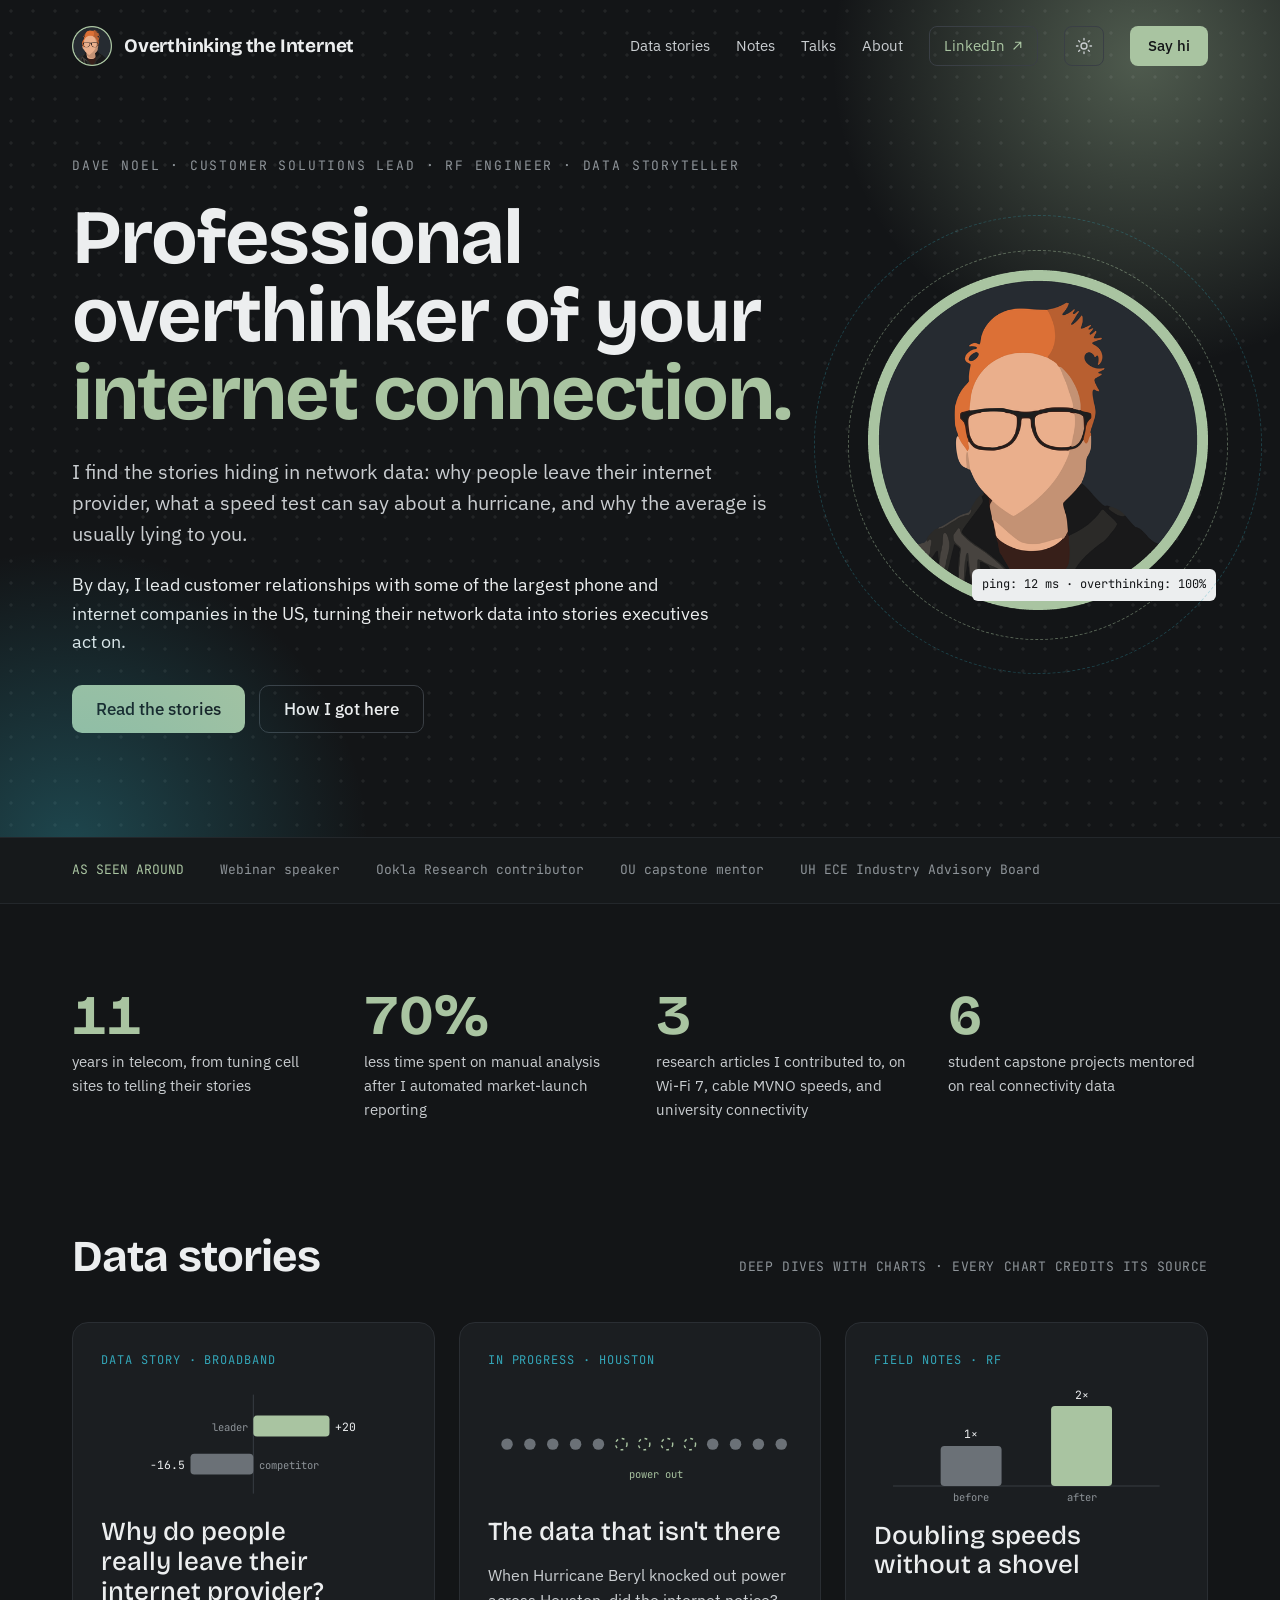
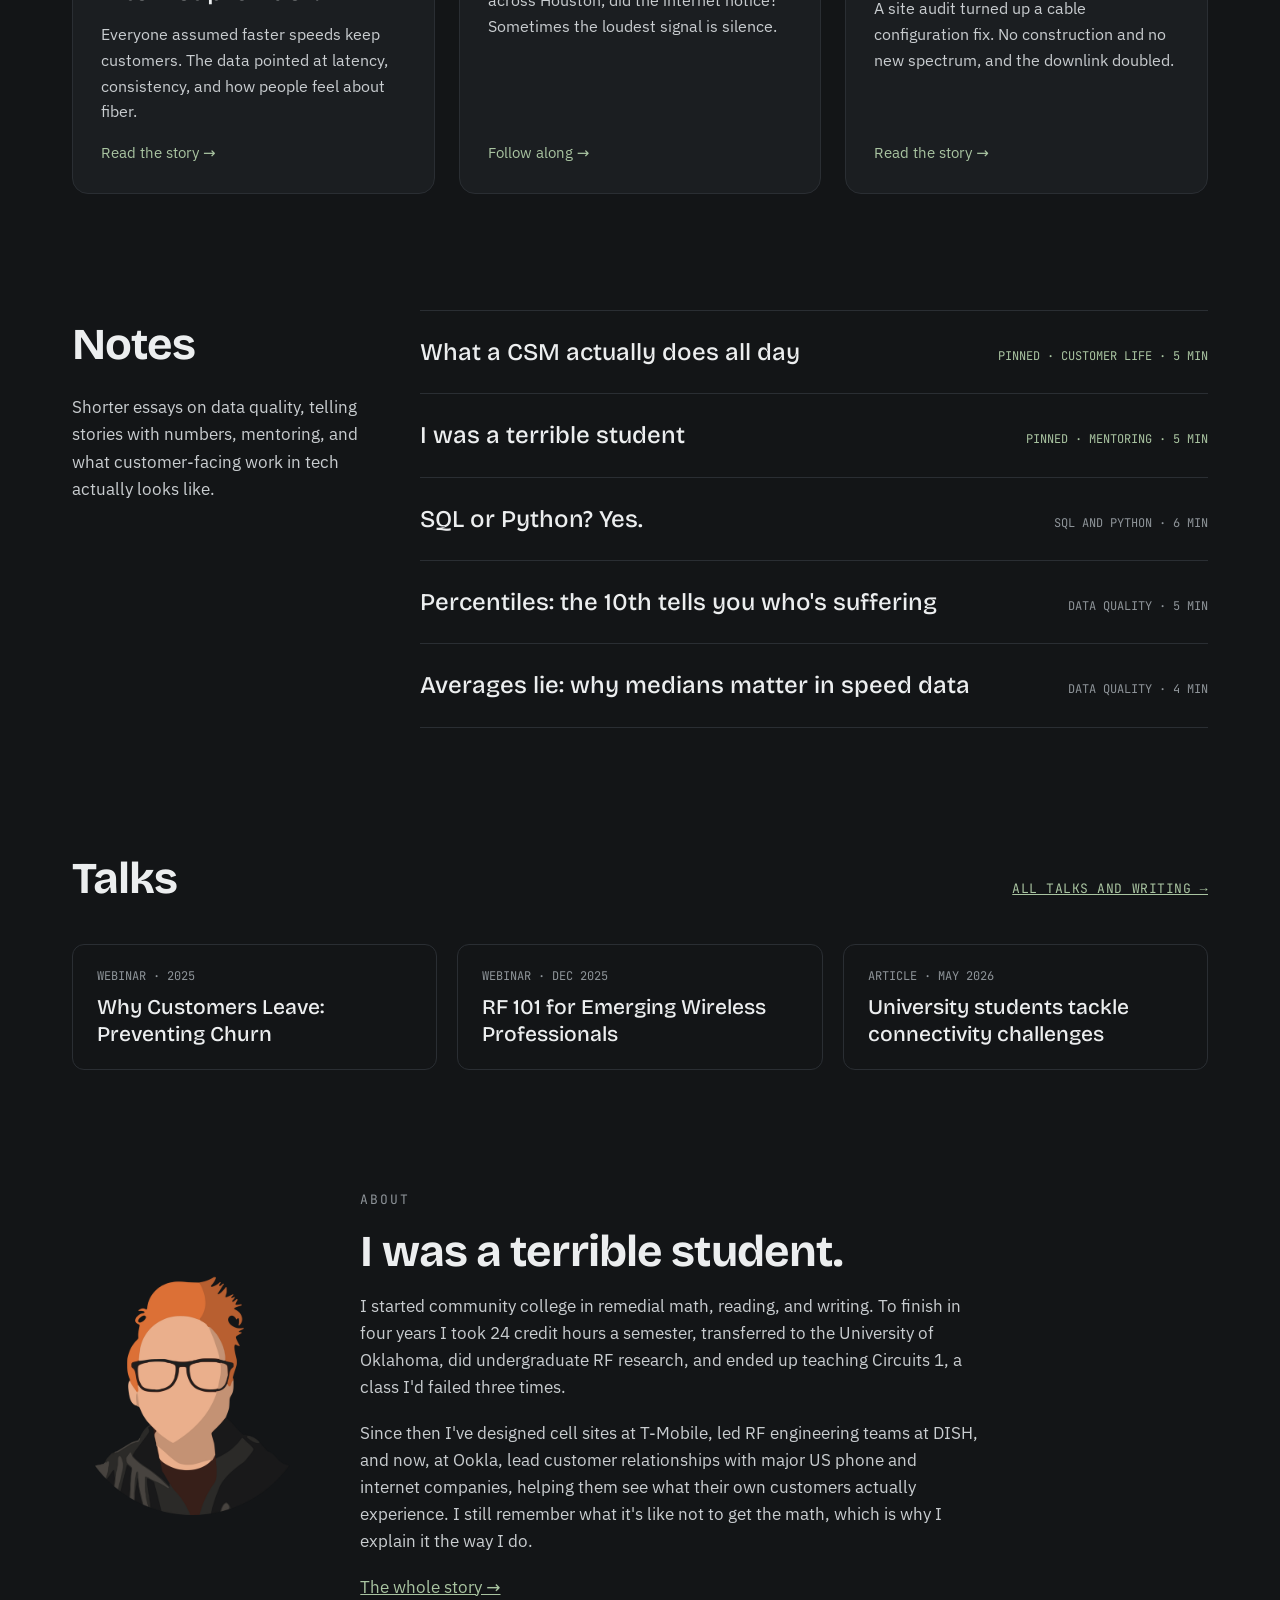
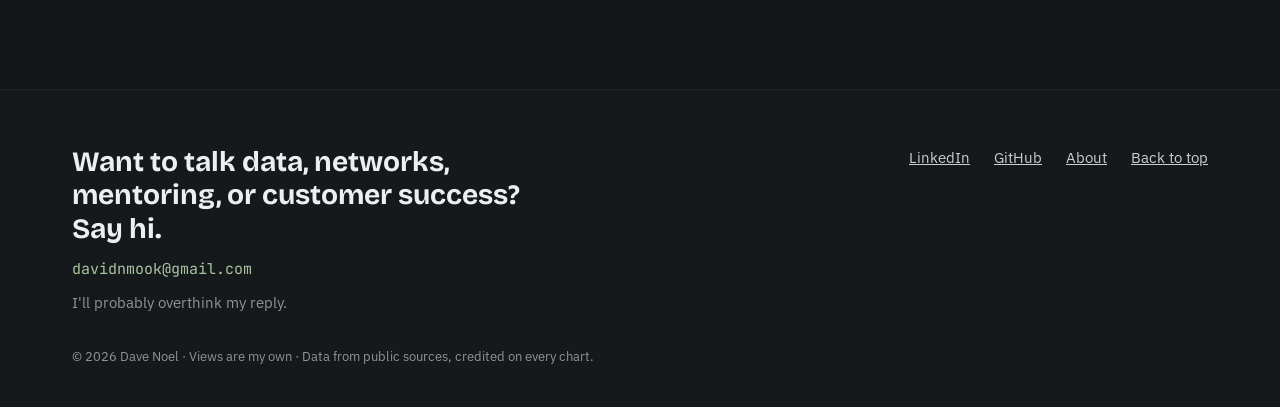
==== index.html @ 3b48224a "Pin I was a terrible student" ====
<!doctype html>
<html lang="en">
<head>
<meta charset="utf-8">
<meta name="viewport" content="width=device-width, initial-scale=1">
<title>Overthinking the Internet · Dave Noel</title>
<meta name="description" content="Dave Noel finds the stories hiding in network data and leads customer relationships with major US phone and internet companies.">
<link rel="canonical" href="https://davenoel.me/">
<meta property="og:type" content="website">
<meta property="og:site_name" content="Overthinking the Internet">
<meta property="og:title" content="Overthinking the Internet · Dave Noel">
<meta property="og:description" content="Dave Noel finds the stories hiding in network data and leads customer relationships with major US phone and internet companies.">
<meta property="og:url" content="https://davenoel.me/">
<meta property="og:image" content="https://davenoel.me/assets/img/og/og-default.png">
<meta property="og:image:width" content="1200">
<meta property="og:image:height" content="630">
<meta name="twitter:card" content="summary_large_image">
<meta name="theme-color" content="#131517">
<link rel="icon" href="favicon.ico" sizes="any">
<link rel="icon" type="image/png" sizes="32x32" href="assets/img/favicon-32.png">
<link rel="apple-touch-icon" href="apple-touch-icon.png">
<link rel="preload" href="assets/fonts/bricolage-grotesque-latin-700-normal.woff2" as="font" type="font/woff2" crossorigin>
<script>try{if(localStorage.getItem('theme')==='light')document.documentElement.setAttribute('data-theme','light')}catch(e){}</script>
<link rel="stylesheet" href="assets/css/site.css?v=20261014w">
<!-- PostHog: product analytics, web analytics, session replay, experiments -->
<script async src="https://us-assets.i.posthog.com/static/array.js" onload="window.posthog&&posthog.init('phc_wPRDMiWxnPrd356Rk4mPPCwphxNJaoqS666aZrGCzYdj',{api_host:'https://us.i.posthog.com',person_profiles:'identified_only'})"></script>
</head>
<body>
<header class="flares" id="top">
<div class="dots" aria-hidden="true"></div>
<nav class="wrap nav" aria-label="Main">
<a class="brand" href="./"><img src="assets/img/avatar-ring.png" alt="" width="40" height="40"><span>Overthinking the Internet</span></a>
<div class="nav-links">
<a href="index.html#stories">Data stories</a>
<a href="index.html#notes">Notes</a>
<a href="talks.html">Talks</a>
<a href="about.html">About</a>
<a class="nav-social" href="https://www.linkedin.com/in/noeldave" target="_blank" rel="me noopener" aria-label="Dave Noel on LinkedIn (opens in a new tab)">LinkedIn<svg viewBox="0 0 16 16" fill="none" stroke="currentColor" stroke-width="1.6" stroke-linecap="round" stroke-linejoin="round" aria-hidden="true"><path d="M6 3h7v7M13 3L4 12"/></svg></a>
<button class="theme-toggle" type="button" aria-label="Switch to light mode" aria-pressed="false"><svg class="sun" viewBox="0 0 24 24" fill="none" stroke="currentColor" stroke-width="1.8" stroke-linecap="round" aria-hidden="true"><circle cx="12" cy="12" r="4"/><path d="M12 2v2M12 20v2M4.9 4.9l1.4 1.4M17.7 17.7l1.4 1.4M2 12h2M20 12h2M4.9 19.1l1.4-1.4M17.7 6.3l1.4-1.4"/></svg><svg class="moon" viewBox="0 0 24 24" fill="none" stroke="currentColor" stroke-width="1.8" stroke-linecap="round" stroke-linejoin="round" aria-hidden="true"><path d="M20 14.5A8 8 0 0 1 9.5 4a8 8 0 1 0 10.5 10.5z"/></svg></button>
<a class="btn btn-primary" href="#contact">Say hi</a>
</div>
</nav>
<div class="wrap hero">
<div class="hero-copy">
<div class="eyebrow">Dave Noel · Customer solutions lead · RF engineer · Data storyteller</div>
<h1>Professional overthinker of your <em>internet connection.</em></h1>
<p class="lede">I find the stories hiding in network data: why people leave their internet provider, what a speed test can say about a hurricane, and why the average is usually lying to you.</p>
<p class="day-job">By day, I lead customer relationships with some of the largest phone and internet companies in the US, turning their network data into stories executives act on.</p>
<div class="ctas">
<a class="btn btn-primary" href="#stories">Read the stories</a>
<a class="btn btn-ghost" href="about.html">How I got here</a>
</div>
</div>
<div class="hero-art">
<div class="avatar-orbit">
<img src="assets/img/avatar-ring.png" alt="Illustrated avatar of Dave: orange hair, black glasses, dark hoodie" width="512" height="512">
<span class="ping" aria-hidden="true">ping: 12 ms · overthinking: 100%</span>
</div>
</div>
</div>
</header>

<section class="strip" aria-label="Recognition">
<div class="wrap">
<span class="label">AS SEEN AROUND</span>
<span>Webinar speaker</span>
<span>Ookla Research contributor</span>
<span>OU capstone mentor</span>
<span>UH ECE Industry Advisory Board</span>
</div>
</section>

<main>
<section class="wrap stats" aria-label="By the numbers">
<div class="stat"><b>11</b><span>years in telecom, from tuning cell sites to telling their stories</span></div>
<div class="stat"><b>70%</b><span>less time spent on manual analysis after I automated market-launch reporting</span></div>
<div class="stat"><b>3</b><span>research articles I contributed to, on Wi-Fi 7, cable MVNO speeds, and university connectivity</span></div>
<div class="stat"><b>6</b><span>student capstone projects mentored on real connectivity data</span></div>
</section>

<section class="wrap section" id="stories">
<div class="section-head">
<h2>Data stories</h2>
<p>DEEP DIVES WITH CHARTS · EVERY CHART CREDITS ITS SOURCE</p>
</div>
<div class="cards">

<a class="card" href="stories/why-customers-leave.html">
<span class="tag">Data story · Broadband</span>
<svg viewBox="0 0 320 120" role="img" aria-label="Net Promoter Score: low-latency leader plus 20, major competitor minus 16.5">
<line x1="160" y1="8" x2="160" y2="112" stroke="#3A3F45" stroke-width="1"/>
<rect x="160" y="30" width="80" height="22" rx="4" fill="#A9C4A1"/>
<text x="246" y="46" font-family="JetBrains Mono, monospace" font-size="12" fill="#ECEEEF">+20</text>
<text x="154" y="46" font-family="JetBrains Mono, monospace" font-size="11" fill="#8E9499" text-anchor="end">leader</text>
<rect x="94" y="70" width="66" height="22" rx="4" fill="#6B7177"/>
<text x="88" y="86" font-family="JetBrains Mono, monospace" font-size="12" fill="#ECEEEF" text-anchor="end">−16.5</text>
<text x="166" y="86" font-family="JetBrains Mono, monospace" font-size="11" fill="#8E9499">competitor</text>
</svg>
<h3>Why do people really leave their internet provider?</h3>
<p>Everyone assumed faster speeds keep customers. The data pointed at latency, consistency, and how people feel about fiber.</p>
<span class="more">Read the story →</span>
</a>

<a class="card" href="stories/the-data-that-isnt-there.html">
<span class="tag">In progress · Houston</span>
<svg viewBox="0 0 320 120" role="img" aria-label="Illustration: a row of dots with a gap in the middle, representing missing data">
<g fill="#6B7177"><circle cx="20" cy="60" r="6"/><circle cx="44" cy="60" r="6"/><circle cx="68" cy="60" r="6"/><circle cx="92" cy="60" r="6"/><circle cx="116" cy="60" r="6"/><circle cx="236" cy="60" r="6"/><circle cx="260" cy="60" r="6"/><circle cx="284" cy="60" r="6"/><circle cx="308" cy="60" r="6"/></g>
<g fill="none" stroke="#A9C4A1" stroke-width="1.5" stroke-dasharray="3 4"><circle cx="140" cy="60" r="6"/><circle cx="164" cy="60" r="6"/><circle cx="188" cy="60" r="6"/><circle cx="212" cy="60" r="6"/></g>
<text x="176" y="96" font-family="JetBrains Mono, monospace" font-size="11" fill="#A9C4A1" text-anchor="middle">power out</text>
</svg>
<h3>The data that isn't there</h3>
<p>When Hurricane Beryl knocked out power across Houston, did the internet notice? Sometimes the loudest signal is silence.</p>
<span class="more">Follow along →</span>
</a>

<a class="card" href="stories/doubling-speeds.html">
<span class="tag">Field notes · RF</span>
<svg viewBox="0 0 320 124" role="img" aria-label="Downlink speed doubled after a configuration fix: before 1x, after 2x">
<line x1="20" y1="104" x2="300" y2="104" stroke="#3A3F45" stroke-width="1"/>
<rect x="70" y="62" width="64" height="42" rx="4" fill="#6B7177"/>
<rect x="186" y="20" width="64" height="84" rx="4" fill="#A9C4A1"/>
<text x="102" y="54" font-family="JetBrains Mono, monospace" font-size="12" fill="#ECEEEF" text-anchor="middle">1×</text>
<text x="218" y="13" font-family="JetBrains Mono, monospace" font-size="12" fill="#ECEEEF" text-anchor="middle">2×</text>
<text x="102" y="120" font-family="JetBrains Mono, monospace" font-size="11" fill="#8E9499" text-anchor="middle">before</text>
<text x="218" y="120" font-family="JetBrains Mono, monospace" font-size="11" fill="#8E9499" text-anchor="middle">after</text>
</svg>
<h3>Doubling speeds without a shovel</h3>
<p>A site audit turned up a cable configuration fix. No construction and no new spectrum, and the downlink doubled.</p>
<span class="more">Read the story →</span>
</a>

</div>
</section>

<section class="wrap section" id="notes">
<div class="notes">
<div class="notes-intro">
<h2>Notes</h2>
<p>Shorter essays on data quality, telling stories with numbers, mentoring, and what customer-facing work in tech actually looks like.</p>
</div>
<ul class="notes-list">
<!-- Pinned: keep these two notes first. Add new notes right below them, newest first. -->
<li class="pinned"><a class="title" href="notes/what-a-csm-does.html">What a CSM actually does all day</a><span class="meta">Pinned · Customer life · 5 min</span></li>
<li class="pinned"><a class="title" href="notes/i-was-a-terrible-student.html">I was a terrible student</a><span class="meta">Pinned · Mentoring · 5 min</span></li>
<li><a class="title" href="notes/sql-or-python.html">SQL or Python? Yes.</a><span class="meta">SQL and Python · 6 min</span></li>
<li><a class="title" href="notes/percentiles.html">Percentiles: the 10th tells you who's suffering</a><span class="meta">Data quality · 5 min</span></li>
<li><a class="title" href="notes/averages-lie.html">Averages lie: why medians matter in speed data</a><span class="meta">Data quality · 4 min</span></li>
</ul>
</div>
</section>

<section class="wrap section" id="talks">
<div class="section-head"><h2>Talks</h2><p><a href="talks.html">ALL TALKS AND WRITING →</a></p></div>
<div class="talks">
<a class="talk" href="https://www.ookla.com/resources/webinars/why-customers-leave-preventing-churn"><span class="meta">WEBINAR · 2025</span><span class="title">Why Customers Leave: Preventing Churn</span></a>
<a class="talk" href="talks.html"><span class="meta">WEBINAR · DEC 2025</span><span class="title">RF 101 for Emerging Wireless Professionals</span></a>
<a class="talk" href="https://www.ookla.com/articles/university-of-oklahoma-students-ookla-for-good-connectivity-data"><span class="meta">ARTICLE · MAY 2026</span><span class="title">University students tackle connectivity challenges</span></a>
</div>
</section>

<section class="wrap about" id="about">
<div class="about-art"><img src="assets/img/avatar-cutout.png" alt="" width="240" height="240"></div>
<div class="about-copy">
<div class="eyebrow">About</div>
<h2>I was a terrible student.</h2>
<p>I started community college in remedial math, reading, and writing. To finish in four years I took 24 credit hours a semester, transferred to the University of Oklahoma, did undergraduate RF research, and ended up teaching Circuits 1, a class I'd failed three times.</p>
<p>Since then I've designed cell sites at T-Mobile, led RF engineering teams at DISH, and now, at Ookla, lead customer relationships with major US phone and internet companies, helping them see what their own customers actually experience. I still remember what it's like not to get the math, which is why I explain it the way I do.</p>
<a href="about.html">The whole story →</a>
</div>
</section>
</main>
<footer class="footer" id="contact">
<div class="wrap footer-top">
<div class="footer-cta">
<strong>Want to talk data, networks, mentoring, or customer success? Say hi.</strong>
<span class="email">davidnmook@gmail.com</span>
<small>I'll probably overthink my reply.</small>
</div>
<div class="footer-links">
<a href="https://www.linkedin.com/in/noeldave">LinkedIn</a>
<a href="https://github.com/davenmook">GitHub</a>
<a href="about.html">About</a>
<a href="#top">Back to top</a>
</div>
</div>
<div class="wrap footer-fine">© 2026 Dave Noel · Views are my own · Data from public sources, credited on every chart.</div>
</footer>
<script src="assets/js/theme.js?v=20261014t" defer></script>
</body>
</html>
---- assets/css/site.css ----
/* Overthinking the Internet: one dark look, carbon ground, sage accent. */
@font-face { font-family: "Bricolage Grotesque"; font-weight: 500; font-style: normal; font-display: swap; src: url("../fonts/bricolage-grotesque-latin-500-normal.woff2") format("woff2"); }
@font-face { font-family: "Bricolage Grotesque"; font-weight: 700; font-style: normal; font-display: swap; src: url("../fonts/bricolage-grotesque-latin-700-normal.woff2") format("woff2"); }
@font-face { font-family: "IBM Plex Sans"; font-weight: 400; font-style: normal; font-display: swap; src: url("../fonts/ibm-plex-sans-latin-400-normal.woff2") format("woff2"); }
@font-face { font-family: "IBM Plex Sans"; font-weight: 500; font-style: normal; font-display: swap; src: url("../fonts/ibm-plex-sans-latin-500-normal.woff2") format("woff2"); }
@font-face { font-family: "JetBrains Mono"; font-weight: 400; font-style: normal; font-display: swap; src: url("../fonts/jetbrains-mono-latin-400-normal.woff2") format("woff2"); }
@font-face { font-family: "JetBrains Mono"; font-weight: 500; font-style: normal; font-display: swap; src: url("../fonts/jetbrains-mono-latin-500-normal.woff2") format("woff2"); }

:root {
  --bg: #131517;
  --bg-2: #16191B;
  --raise: #1B1E21;
  --line: #2A2E33;
  --line-2: #3A3F45;
  --fg: #ECEEEF;
  --fg-2: #C9CDD0;
  --muted: #8E9499;
  --sage: #A9C4A1;
  --sage-hi: #C7DCC0;
  --teal: #33A6B8;
  --neutral-mark: #6B7177;
  --display: "Bricolage Grotesque", "Avenir Next", system-ui, sans-serif;
  --body: "IBM Plex Sans", "Segoe UI", system-ui, sans-serif;
  --mono: "JetBrains Mono", ui-monospace, Menlo, monospace;
  color-scheme: dark;
}

* { box-sizing: border-box; }
html { -webkit-text-size-adjust: 100%; scroll-behavior: smooth; }
@media (prefers-reduced-motion: reduce) { html { scroll-behavior: auto; } }
body {
  margin: 0;
  background: var(--bg);
  color: var(--fg);
  font-family: var(--body);
  font-size: 17px;
  line-height: 1.6;
  overflow-x: hidden;
}
img { max-width: 100%; height: auto; }
a { color: var(--sage); }
a:hover { color: var(--sage-hi); }
a:focus-visible, button:focus-visible { outline: 2px solid var(--sage); outline-offset: 3px; border-radius: 4px; }

.wrap { max-width: 1200px; margin: 0 auto; padding-inline: 32px; }
@media (max-width: 600px) { .wrap { padding-inline: 18px; } }

.mono { font-family: var(--mono); }
.eyebrow { font-family: var(--mono); font-size: 13px; letter-spacing: 0.14em; color: var(--muted); text-transform: uppercase; }
.display { font-family: var(--display); font-weight: 700; letter-spacing: -0.02em; }
h1, h2, h3 { font-family: var(--display); text-wrap: balance; }

/* Ambient flares and dot grid */
.flares { position: relative; overflow: hidden; }
.flares::before, .flares::after { content: ""; position: absolute; border-radius: 50%; pointer-events: none; }
.flares::before { width: 640px; height: 640px; right: -180px; top: -260px; background: radial-gradient(circle, rgba(169,196,161,0.40) 0%, rgba(169,196,161,0) 68%); }
.flares::after { width: 620px; height: 620px; left: -240px; bottom: -320px; background: radial-gradient(circle, rgba(51,166,184,0.34) 0%, rgba(51,166,184,0) 68%); }
.dots { position: absolute; inset: 0; pointer-events: none; background-image: radial-gradient(rgba(236,238,239,0.07) 1.5px, transparent 1.7px); background-size: 22px 22px; }
.flares > *:not(.dots) { position: relative; }

/* Navigation */
.nav { display: flex; flex-wrap: wrap; align-items: center; justify-content: space-between; gap: 16px; padding-block: 26px; }
.brand { display: flex; align-items: center; gap: 12px; color: var(--fg); text-decoration: none; }
.brand img { width: 40px; height: 40px; }
.brand span { font-family: var(--display); font-weight: 700; font-size: 19px; letter-spacing: -0.01em; }
.nav-links { display: flex; flex-wrap: wrap; align-items: center; gap: 8px 26px; font-size: 15px; }
.nav-links a { color: var(--fg-2); text-decoration: none; }
.nav-links a:hover, .nav-links a[aria-current="page"] { color: var(--sage); }
.btn { display: inline-flex; align-items: center; justify-content: center; min-height: 48px; padding: 0 24px; border-radius: 10px; font-weight: 500; text-decoration: none; }
.btn-primary { background: var(--sage); color: var(--bg); }
.btn-primary:hover { background: var(--sage-hi); color: var(--bg); }
.btn-ghost { border: 1px solid var(--line-2); color: var(--fg); }
.btn-ghost:hover { border-color: var(--sage); color: var(--fg); }
.nav-links .btn { min-height: 40px; padding: 0 18px; border-radius: 8px; color: var(--bg); }
.nav-links .btn:hover { color: var(--bg); }

/* Hero */
.hero { display: flex; flex-wrap: wrap; align-items: center; gap: 56px; padding-block: 64px 104px; }
.hero-copy { flex: 999 1 560px; min-width: 0; display: flex; flex-direction: column; gap: 22px; }
.hero h1 { margin: 0; font-weight: 700; font-size: clamp(42px, 6vw, 80px); line-height: 1.02; letter-spacing: -0.025em; }
.hero h1 em { font-style: normal; color: var(--sage); }
.hero .lede { margin: 0; max-width: 58ch; font-size: 20px; line-height: 1.55; color: var(--fg-2); }
.hero .day-job { margin: 0; max-width: 58ch; font-size: 18px; color: var(--fg); }
.ctas { display: flex; flex-wrap: wrap; gap: 14px; margin-top: 6px; }
.hero-art { flex: 1 1 280px; display: flex; justify-content: center; }
.avatar-orbit { position: relative; width: 340px; max-width: 78vw; aspect-ratio: 1 / 1; }
.avatar-orbit::before, .avatar-orbit::after { content: ""; position: absolute; border-radius: 50%; border: 1px dashed; }
.avatar-orbit::before { inset: -6%; border-color: rgba(169,196,161,0.45); }
.avatar-orbit::after { inset: -16%; border-color: rgba(51,166,184,0.30); }
.avatar-orbit img { position: relative; width: 100%; height: 100%; }
.ping { position: absolute; right: -8px; bottom: 18px; font-family: var(--mono); font-size: 12px; color: var(--bg); background: var(--fg); padding: 6px 10px; border-radius: 6px; }

/* Recognition strip */
.strip { border-block: 1px solid #23272B; background: var(--bg-2); }
.strip .wrap { display: flex; flex-wrap: wrap; align-items: center; gap: 10px 36px; padding-block: 22px; font-family: var(--mono); font-size: 13px; color: var(--muted); }
.strip .label { color: var(--sage); }

/* Sections */
section { scroll-margin-top: 24px; }
.section { padding-block: 84px 32px; }
.section-head { display: flex; flex-wrap: wrap; align-items: baseline; justify-content: space-between; gap: 10px 24px; margin-bottom: 30px; }
.section-head h2 { margin: 0; font-weight: 700; font-size: clamp(34px, 4.4vw, 44px); letter-spacing: -0.02em; }
.section-head p { margin: 0; color: var(--muted); font-family: var(--mono); font-size: 13px; letter-spacing: 0.04em; }

.stats { display: grid; grid-template-columns: repeat(auto-fit, minmax(160px, 1fr)); gap: 40px 32px; padding-block: 84px 16px; }
.stat { display: flex; flex-direction: column; gap: 6px; }
.stat b { font-family: var(--display); font-weight: 700; font-size: 56px; line-height: 1; color: var(--sage); font-variant-numeric: tabular-nums; }
.stat span { color: var(--fg-2); font-size: 15px; }

.cards { display: grid; grid-template-columns: repeat(auto-fit, minmax(300px, 1fr)); gap: 24px; }
.card { display: flex; flex-direction: column; gap: 16px; padding: 28px; border-radius: 16px; background: var(--raise); border: 1px solid var(--line); color: var(--fg); text-decoration: none; transition: border-color .2s; }
.card:hover { border-color: var(--sage); color: var(--fg); }
.card .tag { font-family: var(--mono); font-size: 12px; letter-spacing: 0.08em; color: var(--teal); text-transform: uppercase; }
.card h3 { margin: 0; font-weight: 500; font-size: 26px; line-height: 1.15; }
.card p { margin: 0; color: var(--fg-2); font-size: 16px; }
.card .more { margin-top: auto; color: var(--sage); font-size: 15px; }
.card svg { width: 100%; height: auto; }

.notes { display: flex; flex-wrap: wrap; gap: 48px; }
.notes-intro { flex: 1 1 300px; display: flex; flex-direction: column; gap: 14px; }
.notes-intro h2 { margin: 0; font-weight: 700; font-size: clamp(34px, 4.4vw, 44px); letter-spacing: -0.02em; }
.notes-intro p { margin: 0; color: var(--fg-2); max-width: 40ch; }
.notes-list { flex: 999 1 560px; min-width: 0; margin: 0; padding: 0; list-style: none; }
.notes-list li { display: flex; flex-wrap: wrap; align-items: baseline; justify-content: space-between; gap: 8px 24px; padding: 22px 0; border-top: 1px solid var(--line); }
.notes-list li:last-child { border-bottom: 1px solid var(--line); }
.notes-list .title { font-family: var(--display); font-weight: 500; font-size: 24px; }
.notes-list .meta { font-family: var(--mono); font-size: 12px; color: var(--muted); text-transform: uppercase; }

.talks { display: grid; grid-template-columns: repeat(auto-fit, minmax(260px, 1fr)); gap: 20px; }
.talk { display: flex; flex-direction: column; gap: 8px; padding: 22px 24px; border-radius: 12px; border: 1px solid var(--line); color: var(--fg); text-decoration: none; }
a.talk:hover { border-color: var(--sage); color: var(--fg); }
.talk .meta { font-family: var(--mono); font-size: 12px; color: var(--muted); }
.talk .title { font-family: var(--display); font-weight: 500; font-size: 21px; line-height: 1.25; }
.talk p { margin: 0; color: var(--fg-2); font-size: 15px; }

.about { display: flex; flex-wrap: wrap; align-items: center; gap: 48px; padding-block: 88px; }
.about-art { flex: 1 1 240px; display: flex; justify-content: center; }
.about-art img { width: 240px; }
.about-copy { flex: 999 1 560px; min-width: 0; display: flex; flex-direction: column; gap: 18px; }
.about-copy h2 { margin: 0; font-weight: 700; font-size: clamp(34px, 4.4vw, 44px); letter-spacing: -0.02em; line-height: 1.05; }
.about-copy p { margin: 0; max-width: 62ch; color: var(--fg-2); }

/* Footer */
.footer { border-top: 1px solid #23272B; background: var(--bg-2); }
.footer-top { display: flex; flex-wrap: wrap; justify-content: space-between; gap: 32px; padding-block: 56px 32px; }
.footer-cta { display: flex; flex-direction: column; gap: 10px; max-width: 460px; }
.footer-cta strong { font-family: var(--display); font-weight: 700; font-size: 28px; line-height: 1.2; }
.footer-cta .email { font-family: var(--mono); font-size: 15px; color: var(--sage); user-select: all; }
.footer-cta small { color: var(--muted); font-size: 15px; }
.footer-links { display: flex; flex-wrap: wrap; gap: 24px; font-size: 15px; }
.footer-links a { color: var(--fg-2); }
.footer-fine { padding-block: 0 40px; font-size: 13px; color: var(--muted); }

/* Article pages */
.article-head { padding-block: 40px 56px; display: flex; flex-direction: column; gap: 18px; max-width: 860px; }
.article-head h1 { margin: 0; font-weight: 700; font-size: clamp(38px, 5.4vw, 64px); line-height: 1.04; letter-spacing: -0.025em; }
.article-head h1 em { font-style: normal; color: var(--sage); }
.article-head .dek { margin: 0; font-size: 21px; color: var(--fg-2); max-width: 60ch; }
.byline { display: flex; align-items: center; gap: 12px; font-family: var(--mono); font-size: 13px; color: var(--muted); }
.byline img { width: 36px; height: 36px; }
.prose { max-width: 700px; padding-bottom: 80px; }
.prose > * + * { margin-top: 1.1em; }
.prose p, .prose li { color: var(--fg-2); }
.prose h2 { margin-top: 2.2em; font-weight: 700; font-size: 30px; letter-spacing: -0.015em; color: var(--fg); }
.prose h3 { margin-top: 1.8em; font-weight: 500; font-size: 22px; color: var(--fg); }
.prose strong { color: var(--fg); font-weight: 500; }
.prose ul { padding-left: 1.2em; }
.prose blockquote { margin-left: 0; padding: 4px 0 4px 20px; border-left: 3px solid var(--sage); color: var(--fg); font-family: var(--display); font-size: 24px; line-height: 1.3; }
.callout { padding: 20px 22px; border-radius: 12px; background: var(--raise); border: 1px solid var(--line); }
.callout .eyebrow { display: block; margin-bottom: 8px; color: var(--sage); }
.callout p { margin: 0; }
.status { display: inline-flex; align-items: center; gap: 8px; width: fit-content; font-family: var(--mono); font-size: 12px; letter-spacing: 0.08em; text-transform: uppercase; color: var(--bg); background: var(--sage); padding: 5px 10px; border-radius: 6px; }

/* Figures and charts */
.figure { margin: 2em 0; padding: 24px; border-radius: 14px; background: var(--raise); border: 1px solid var(--line); }
.figure h3 { margin: 0 0 4px; font-size: 20px; font-weight: 500; color: var(--fg); }
.figure .sub { margin: 0 0 18px; font-size: 14px; color: var(--muted); }
.figure figcaption { margin-top: 14px; font-family: var(--mono); font-size: 12px; color: var(--muted); line-height: 1.5; }
.legend { display: flex; flex-wrap: wrap; gap: 16px; margin: 0 0 14px; font-size: 13px; color: var(--fg-2); }
.legend i { display: inline-block; width: 12px; height: 12px; border-radius: 3px; margin-right: 6px; vertical-align: -1px; }
.chart { width: 100%; overflow-x: auto; }
.chart svg { display: block; width: 100%; min-width: 520px; height: auto; }
.chart text { font-family: var(--mono); }
.chart .bar { transition: opacity .15s; }
.chart .bar:hover { opacity: .8; }
.kpis { display: grid; grid-template-columns: repeat(auto-fit, minmax(180px, 1fr)); gap: 14px; }
.kpi { padding: 16px; border-radius: 10px; background: var(--bg); border: 1px solid var(--line); }
.kpi .k { font-family: var(--mono); font-size: 12px; color: var(--muted); }
.kpi .v { display: flex; align-items: baseline; gap: 10px; margin-top: 6px; font-variant-numeric: tabular-nums; }
.kpi .a { font-family: var(--display); font-weight: 700; font-size: 26px; color: var(--sage); }
.kpi .b { font-family: var(--display); font-weight: 500; font-size: 20px; color: var(--neutral-mark); }
.kpi .b { color: #9AA0A6; }
.kpi .vs { font-size: 13px; color: var(--muted); }
table.data { width: 100%; border-collapse: collapse; font-size: 14px; font-variant-numeric: tabular-nums; }
table.data th, table.data td { padding: 8px 10px; text-align: right; border-bottom: 1px solid var(--line); }
table.data th:first-child, table.data td:first-child { text-align: left; }
table.data th { color: var(--muted); font-family: var(--mono); font-weight: 400; font-size: 12px; }
table.data td { color: var(--fg-2); }
details.table-view { margin-top: 14px; }
details.table-view summary { cursor: pointer; font-family: var(--mono); font-size: 12px; color: var(--sage); }
details.table-view .scroll { overflow-x: auto; margin-top: 10px; }

.next { display: grid; grid-template-columns: repeat(auto-fit, minmax(260px, 1fr)); gap: 20px; padding-bottom: 80px; }
.notes-list a.title { color: var(--fg); text-decoration: none; }
.notes-list a.title:hover { color: var(--sage); }

/* Code blocks in notes */
.prose pre { margin-top: 1.1em; padding: 16px 18px; border-radius: 10px; background: var(--raise); border: 1px solid var(--line); overflow-x: auto; }
.prose pre code { font-family: var(--mono); font-size: 13.5px; line-height: 1.6; color: var(--fg); white-space: pre; }
.prose table.data { margin-top: 1.4em; }

/* Percentiles chart animation (runs only when JS adds .pct-wait; reduced motion keeps it static) */
.pct-anim .pct-dot, .pct-anim .pct-ring { transform-box: fill-box; transform-origin: center; }
.pct-wait .pct-dot, .pct-wait .pct-band, .pct-wait .pct-ring, .pct-wait .pct-note, .pct-wait .pct-ends { opacity: 0; }
.pct-play .pct-ends { animation: pct-fade .5s ease-out forwards; }
.pct-play .pct-dot { animation: pct-pop .38s cubic-bezier(.3,1.5,.6,1) forwards; animation-delay: calc(var(--i) * 16ms); }
.pct-play .pct-band { animation: pct-fade .6s ease-out 1.9s forwards; }
.pct-play .pct-ring-p10 { animation: pct-fade .3s ease-out 2.2s forwards, pct-pulse 1.1s ease-in-out 2.5s 3; }
.pct-play .pct-note-p10 { animation: pct-slide .5s ease-out 2.3s forwards; }
.pct-play .pct-ring-med { animation: pct-fade .4s ease-out 3.0s forwards; }
.pct-play .pct-note-med { animation: pct-slide .5s ease-out 3.1s forwards; }
@keyframes pct-pop { from { opacity: 0; transform: scale(.2); } to { opacity: 1; transform: scale(1); } }
@keyframes pct-fade { from { opacity: 0; } to { opacity: 1; } }
@keyframes pct-slide { from { opacity: 0; transform: translateX(-8px); } to { opacity: 1; transform: none; } }
@keyframes pct-pulse { 0%,100% { transform: scale(1); } 50% { transform: scale(1.35); } }
.pct-replay { margin-top: 12px; font-family: var(--mono); font-size: 12px; color: var(--sage); background: none; border: 1px solid var(--line-2); border-radius: 6px; padding: 5px 12px; cursor: pointer; }
.pct-replay:hover { border-color: var(--sage); }

/* Code syntax colors (site palette) */
.prose pre.code { position: relative; padding-top: 30px; }
.prose pre.code::before { content: attr(data-lang); position: absolute; top: 9px; right: 14px; font-family: var(--mono); font-size: 11px; letter-spacing: .1em; text-transform: uppercase; color: var(--muted); }
.tk-k { color: var(--teal); }
.tk-f { color: var(--sage); }
.tk-s { color: var(--sage-hi); }
.tk-n { color: #E6C07B; }
.tk-p { color: var(--muted); }

/* Histogram animation (SQL or Python post). Runs only when JS adds .hist-wait; reduced motion keeps it static */
.hist-anim .hist-bar rect:first-child { transform-box: fill-box; transform-origin: bottom; }
.hist-anim .hist-bar:hover rect:first-child { filter: brightness(1.25); }
.hist-wait .hist-bar rect:first-child { transform: scaleY(0); }
.hist-wait .hist-mark { opacity: 0; }
.hist-play .hist-bar rect:first-child { animation: hist-grow .55s cubic-bezier(.2,.9,.3,1) forwards; animation-delay: calc(var(--i) * 45ms); }
.hist-play .hist-p10 { animation: hist-drop .5s ease-out 1.25s forwards; }
.hist-play .hist-med { animation: hist-drop .5s ease-out 1.85s forwards; }
.hist-play .hist-test { animation: hist-drop .5s ease-out 2.45s forwards; }
@keyframes hist-grow { from { transform: scaleY(0); } to { transform: scaleY(1); } }
@keyframes hist-drop { from { opacity: 0; transform: translateY(-10px); } to { opacity: 1; transform: none; } }

/* Fort Bend vs Waller chart (Percentiles post). Medians land first, then the 10th percentiles slide out. */
.pair-anim circle { transform-box: fill-box; transform-origin: center; }
.pair-wait .pair-ax, .pair-wait .pair-bar, .pair-wait .pair-p90, .pair-wait .pair-med, .pair-wait .pair-medlab, .pair-wait .pair-p10, .pair-wait .pair-p10lab { opacity: 0; }
.pair-play .pair-ax { animation: pct-fade .5s ease-out forwards; }
.pair-play .pair-med { animation: pct-pop .4s cubic-bezier(.3,1.5,.6,1) .4s forwards; }
.pair-play .pair-medlab { animation: pct-fade .4s ease-out .7s forwards; }
.pair-play .pair-bar { animation: pct-fade .6s ease-out 1.5s forwards; }
.pair-play .pair-p90 { animation: pct-pop .4s cubic-bezier(.3,1.5,.6,1) 1.6s forwards; }
.pair-play .pair-p10 { animation: pair-slide 1.3s cubic-bezier(.2,.7,.2,1) 1.5s forwards; }
.pair-play .pair-p10lab { animation: pct-fade .4s ease-out 2.8s forwards; }
@keyframes pair-slide { 0% { opacity: 0; transform: translateX(var(--dx)); } 15% { opacity: 1; } 100% { opacity: 1; transform: none; } }
.prose .notes-list .pinned .meta, .notes-list .pinned .meta { color: var(--sage); }

/* ---------- Light theme ("Paper and Sage"). Dark stays the default; light is opt-in via the nav toggle. ----------
   Same hues as dark, in deeper shades so they read on paper. When adding a chart, use the palette hexes below
   (or tokens) so these mappings recolor it, and check the page in both themes before deploying. */
html[data-theme="light"] {
  --bg: #F5F4EF; --bg-2: #EEECE5; --raise: #FFFFFF; --line: #E2DFD6; --line-2: #CDC9BE;
  --fg: #16191B; --fg-2: #3C4146; --muted: #656B71;
  --sage: #4A7543; --sage-hi: #36592F; --sage-fill: #A9C4A1; --sage-tint: #E8EFE5;
  --teal: #1D7A89; --neutral-mark: #C9CDD0;
  color-scheme: light;
}
html[data-theme="light"] .btn-primary, html[data-theme="light"] .status { background: var(--sage-fill); color: var(--fg); }
html[data-theme="light"] .btn-primary:hover { background: #95B58C; color: var(--fg); }
html[data-theme="light"] .nav-links .btn, html[data-theme="light"] .nav-links .btn:hover { color: var(--fg); }
html[data-theme="light"] .strip, html[data-theme="light"] .footer { border-color: var(--line); }
html[data-theme="light"] .callout { background: var(--sage-tint); border-color: #D3E0CE; }
html[data-theme="light"] .flares::before { background: radial-gradient(circle, rgba(169,196,161,0.55) 0%, rgba(169,196,161,0) 68%); }
html[data-theme="light"] .flares::after { background: radial-gradient(circle, rgba(51,166,184,0.22) 0%, rgba(51,166,184,0) 68%); }
html[data-theme="light"] .dots { background-image: radial-gradient(rgba(22,25,27,0.08) 1.5px, transparent 1.7px); }
html[data-theme="light"] .avatar-orbit::before { border-color: rgba(74,117,67,0.35); }
html[data-theme="light"] .avatar-orbit::after { border-color: rgba(29,122,137,0.25); }
html[data-theme="light"] .tk-n { color: #8A5F0E; }
html[data-theme="light"] .kpi .b { color: var(--muted); }
html[data-theme="light"] .legend i[style*="#ECEEEF"] { background: var(--fg) !important; }
html[data-theme="light"] .legend i[style*="#4A5056"] { background: var(--neutral-mark) !important; }
html[data-theme="light"] .legend i[style*="#6B7177"] { background: #9AA0A6 !important; }
/* Inline SVG charts: map the dark palette to light tokens (CSS beats SVG presentation attributes). */
html[data-theme="light"] main svg [fill="#ECEEEF"] { fill: var(--fg); }
html[data-theme="light"] main svg [stroke="#ECEEEF"] { stroke: var(--fg); }
html[data-theme="light"] main svg [fill="#C9CDD0"] { fill: var(--fg-2); }
html[data-theme="light"] main svg [fill="#8E9499"] { fill: var(--muted); }
html[data-theme="light"] main svg [fill="#A9C4A1"] { fill: #7FA676; }
html[data-theme="light"] main svg [stroke="#A9C4A1"] { stroke: #7FA676; }
html[data-theme="light"] main svg text[fill="#A9C4A1"] { fill: var(--sage); }
html[data-theme="light"] main svg [fill="#33A6B8"] { fill: var(--teal); }
html[data-theme="light"] main svg [stroke="#33A6B8"] { stroke: var(--teal); }
html[data-theme="light"] main svg [fill="#D0912A"] { fill: #A86F14; }
html[data-theme="light"] main svg [stroke="#D0912A"] { stroke: #A86F14; }
html[data-theme="light"] main svg [fill="#4A5056"] { fill: var(--neutral-mark); }
html[data-theme="light"] main svg [fill="#6B7177"] { fill: #9AA0A6; }
html[data-theme="light"] main svg [stroke="#6B7177"] { stroke: var(--line-2); }
html[data-theme="light"] main svg [stroke="#2A2E33"], html[data-theme="light"] main svg [stroke="#3A3F45"] { stroke: var(--line); }
html[data-theme="light"] main svg [stroke="#1B1E21"] { stroke: var(--raise); }
/* Percentiles 100-dot grid: pale gray at the slow end to sage at the fast end */
html[data-theme="light"] .pct-dot { fill: color-mix(in srgb, #7FA676 calc(var(--i) * 1%), #D3D6D8); }

/* Theme toggle button */
.theme-toggle { display: inline-grid; place-items: center; width: 40px; height: 40px; padding: 0; border-radius: 8px; border: 1px solid var(--line-2); background: none; color: var(--fg-2); cursor: pointer; }
.theme-toggle:hover { border-color: var(--sage); color: var(--fg); }
.theme-toggle svg { width: 18px; height: 18px; }
.theme-toggle .moon { display: none; }
html[data-theme="light"] .theme-toggle .sun { display: none; }
html[data-theme="light"] .theme-toggle .moon { display: block; }

/* County picker (Percentiles post) */
.cc-pickers { display: flex; flex-wrap: wrap; align-items: flex-end; gap: 10px 14px; margin: 2px 0 18px; }
.cc-pickers label { display: flex; flex-direction: column; gap: 6px; font-family: var(--mono); font-size: 11px; letter-spacing: .08em; text-transform: uppercase; color: var(--muted); }
.cc-pickers select { appearance: none; -webkit-appearance: none; min-width: 190px; padding: 9px 36px 9px 12px; border-radius: 8px; border: 1px solid var(--line-2); background: var(--bg) url("data:image/svg+xml,%3Csvg xmlns='http://www.w3.org/2000/svg' width='12' height='8' viewBox='0 0 12 8'%3E%3Cpath d='M1 1.5l5 5 5-5' fill='none' stroke='%238E9499' stroke-width='1.6' stroke-linecap='round' stroke-linejoin='round'/%3E%3C/svg%3E") no-repeat right 12px center; color: var(--fg); font: 15px/1.3 var(--body); letter-spacing: 0; text-transform: none; cursor: pointer; }
.cc-pickers select:hover { border-color: var(--sage); }
.cc-pickers select:focus-visible { outline: 2px solid var(--sage); outline-offset: 2px; }
.cc-vs { padding-bottom: 10px; font-family: var(--mono); font-size: 13px; color: var(--muted); }
.cc-pickers + .legend { margin-top: 0; }
#pair-chart svg { min-width: 0; }
@media (max-width: 600px) {
  #pair-chart .cc-name { font-size: 24px; }
  #pair-chart .cc-lab { font-size: 21px; }
  #pair-chart .cc-tick { font-size: 19px; }
  .cc-pickers select { min-width: 0; width: 100%; }
  .cc-pickers label { flex: 1 1 140px; }
  .cc-vs { display: none; }
}
.cc-readout { margin: 12px 0 0; font-family: var(--mono); font-size: 13px; color: var(--fg-2); }

/* LinkedIn link in the nav (text + arrow, styled like the theme toggle) */
.nav-links .nav-social { display: inline-flex; align-items: center; gap: 6px; height: 40px; padding: 0 14px; border-radius: 8px; border: 1px solid var(--line-2); color: var(--sage); font-size: 15px; }
.nav-links .nav-social svg { width: 12px; height: 12px; }
.nav-links .nav-social:hover { border-color: var(--sage); color: var(--sage-hi); }

/* Follow-along block at the end of every note and story */
.follow { display: flex; flex-wrap: wrap; align-items: center; justify-content: space-between; gap: 18px 28px; max-width: 700px; margin: 0 0 56px; padding: 24px 26px; border-radius: 14px; background: var(--raise); border: 1px solid var(--line); }
.follow-copy { flex: 1 1 320px; }
.follow .eyebrow { display: block; margin-bottom: 8px; color: var(--sage); }
.follow p { margin: 0; color: var(--fg-2); }
.follow-btn { display: inline-flex; align-items: center; gap: 8px; min-height: 44px; padding: 0 20px; border-radius: 8px; font-weight: 500; text-decoration: none; white-space: nowrap; }
.follow-btn svg { width: 12px; height: 12px; }
html[data-theme="light"] .follow { background: var(--sage-tint); border-color: #D3E0CE; }
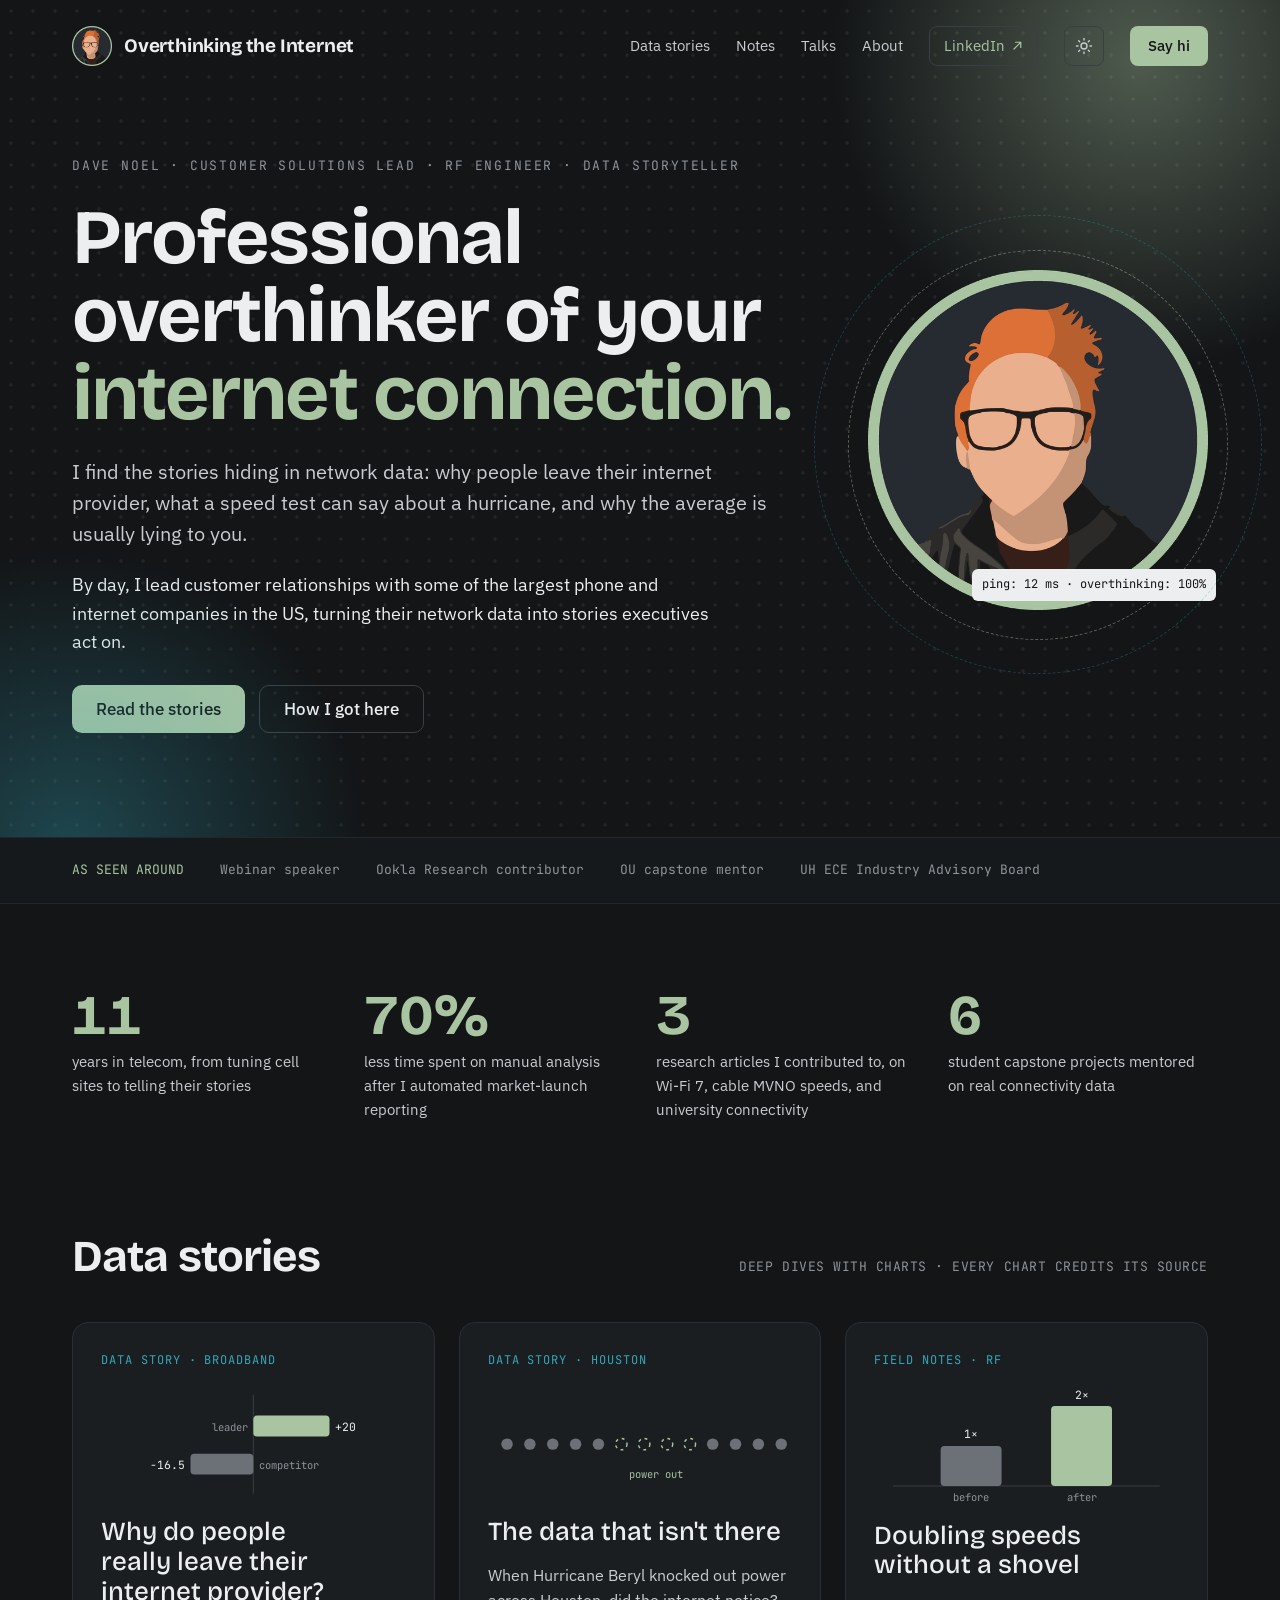
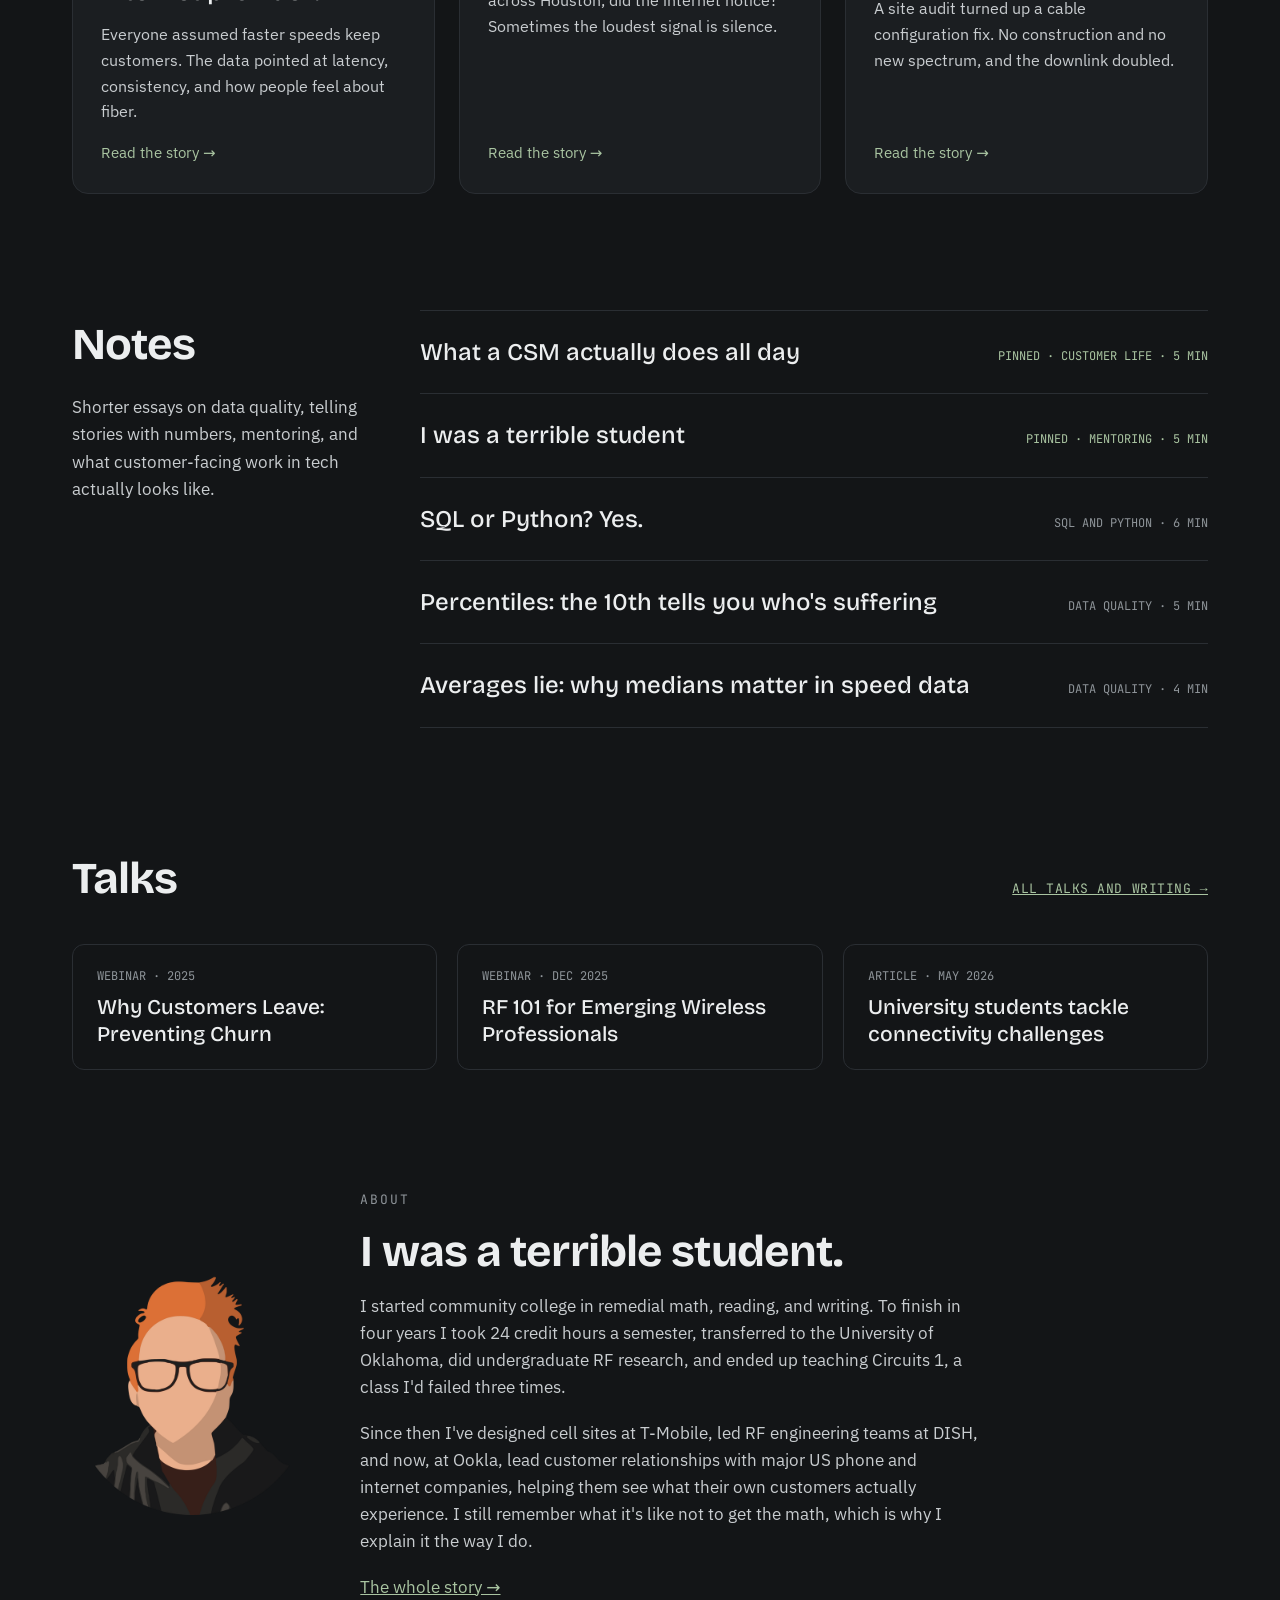
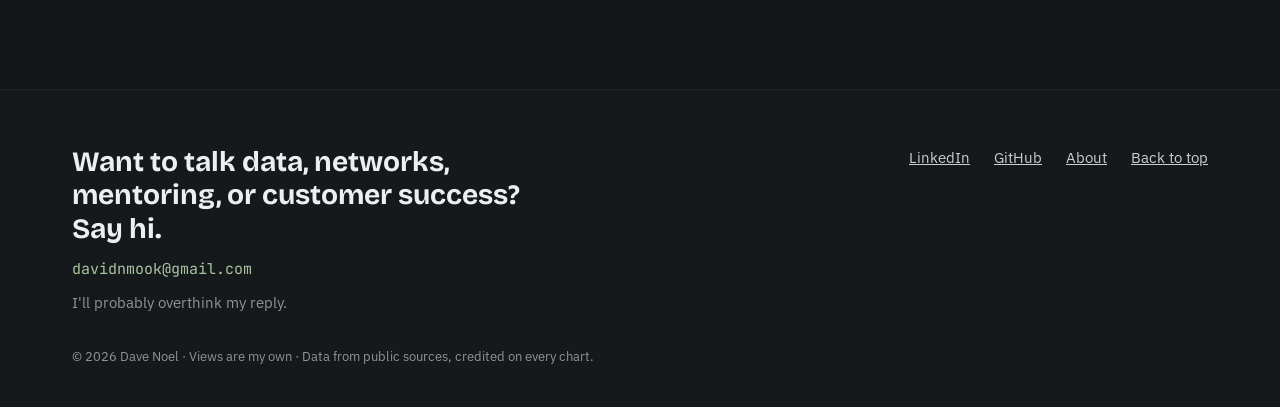
==== commit f9a6eca7: "Beryl: full data story" ====
--- a/index.html
+++ b/index.html
@@ -102,7 +102,7 @@
 </a>
 
 <a class="card" href="stories/the-data-that-isnt-there.html">
-<span class="tag">In progress · Houston</span>
+<span class="tag">Data story · Houston</span>
 <svg viewBox="0 0 320 120" role="img" aria-label="Illustration: a row of dots with a gap in the middle, representing missing data">
 <g fill="#6B7177"><circle cx="20" cy="60" r="6"/><circle cx="44" cy="60" r="6"/><circle cx="68" cy="60" r="6"/><circle cx="92" cy="60" r="6"/><circle cx="116" cy="60" r="6"/><circle cx="236" cy="60" r="6"/><circle cx="260" cy="60" r="6"/><circle cx="284" cy="60" r="6"/><circle cx="308" cy="60" r="6"/></g>
 <g fill="none" stroke="#A9C4A1" stroke-width="1.5" stroke-dasharray="3 4"><circle cx="140" cy="60" r="6"/><circle cx="164" cy="60" r="6"/><circle cx="188" cy="60" r="6"/><circle cx="212" cy="60" r="6"/></g>
@@ -110,7 +110,7 @@
 </svg>
 <h3>The data that isn't there</h3>
 <p>When Hurricane Beryl knocked out power across Houston, did the internet notice? Sometimes the loudest signal is silence.</p>
-<span class="more">Follow along →</span>
+<span class="more">Read the story →</span>
 </a>
 
 <a class="card" href="stories/doubling-speeds.html">
--- a/assets/css/site.css
+++ b/assets/css/site.css
@@ -345,3 +345,26 @@
 .follow-btn { display: inline-flex; align-items: center; gap: 8px; min-height: 44px; padding: 0 20px; border-radius: 8px; font-weight: 500; text-decoration: none; white-space: nowrap; }
 .follow-btn svg { width: 12px; height: 12px; }
 html[data-theme="light"] .follow { background: var(--sage-tint); border-color: #D3E0CE; }
+
+/* Beryl reachability chart: 2023 baseline, then 2024 draws left to right like time passing */
+.ber-wait .ber-line { stroke-dasharray: 1; stroke-dashoffset: 1; }
+.ber-wait .ber-gap, .ber-wait .ber-land, .ber-wait .ber-note, .ber-wait .ber-ax { opacity: 0; }
+.ber-play .ber-ax { animation: pct-fade .4s ease-out forwards; }
+.ber-play .ber-2023 { animation: ber-draw 1.2s ease-out .1s forwards; }
+.ber-play .ber-2024 { animation: ber-draw 3.2s linear .3s forwards; }
+.ber-play .ber-land, .ber-play .ber-note { animation: pct-fade .5s ease-out var(--at) forwards; }
+.ber-play .ber-gap { animation: pct-fade .8s ease-out 3.5s forwards; }
+@keyframes ber-draw { to { stroke-dashoffset: 0; } }
+@media (max-width: 600px) {
+  #ber-chart .ber-t { font-size: 16px; }
+  #ber-chart .ber-tick { font-size: 14px; }
+}
+
+/* Beryl speed-test bars: grow from the zero line, one after another */
+.st-anim rect { transform-box: view-box; }
+.st-wait .st-bar rect { transform: scaleY(0); }
+.st-wait .st-val, .st-wait .st-ax { opacity: 0; }
+.st-play .st-ax { animation: pct-fade .4s ease-out forwards; }
+.st-play .st-bar rect { animation: st-grow .7s cubic-bezier(.2,.8,.2,1) calc(.3s + var(--i) * var(--step, .35s)) forwards; }
+.st-play .st-val { animation: pct-fade .4s ease-out calc(.8s + var(--i) * var(--step, .35s)) forwards; }
+@keyframes st-grow { from { transform: scaleY(0); } to { transform: scaleY(1); } }
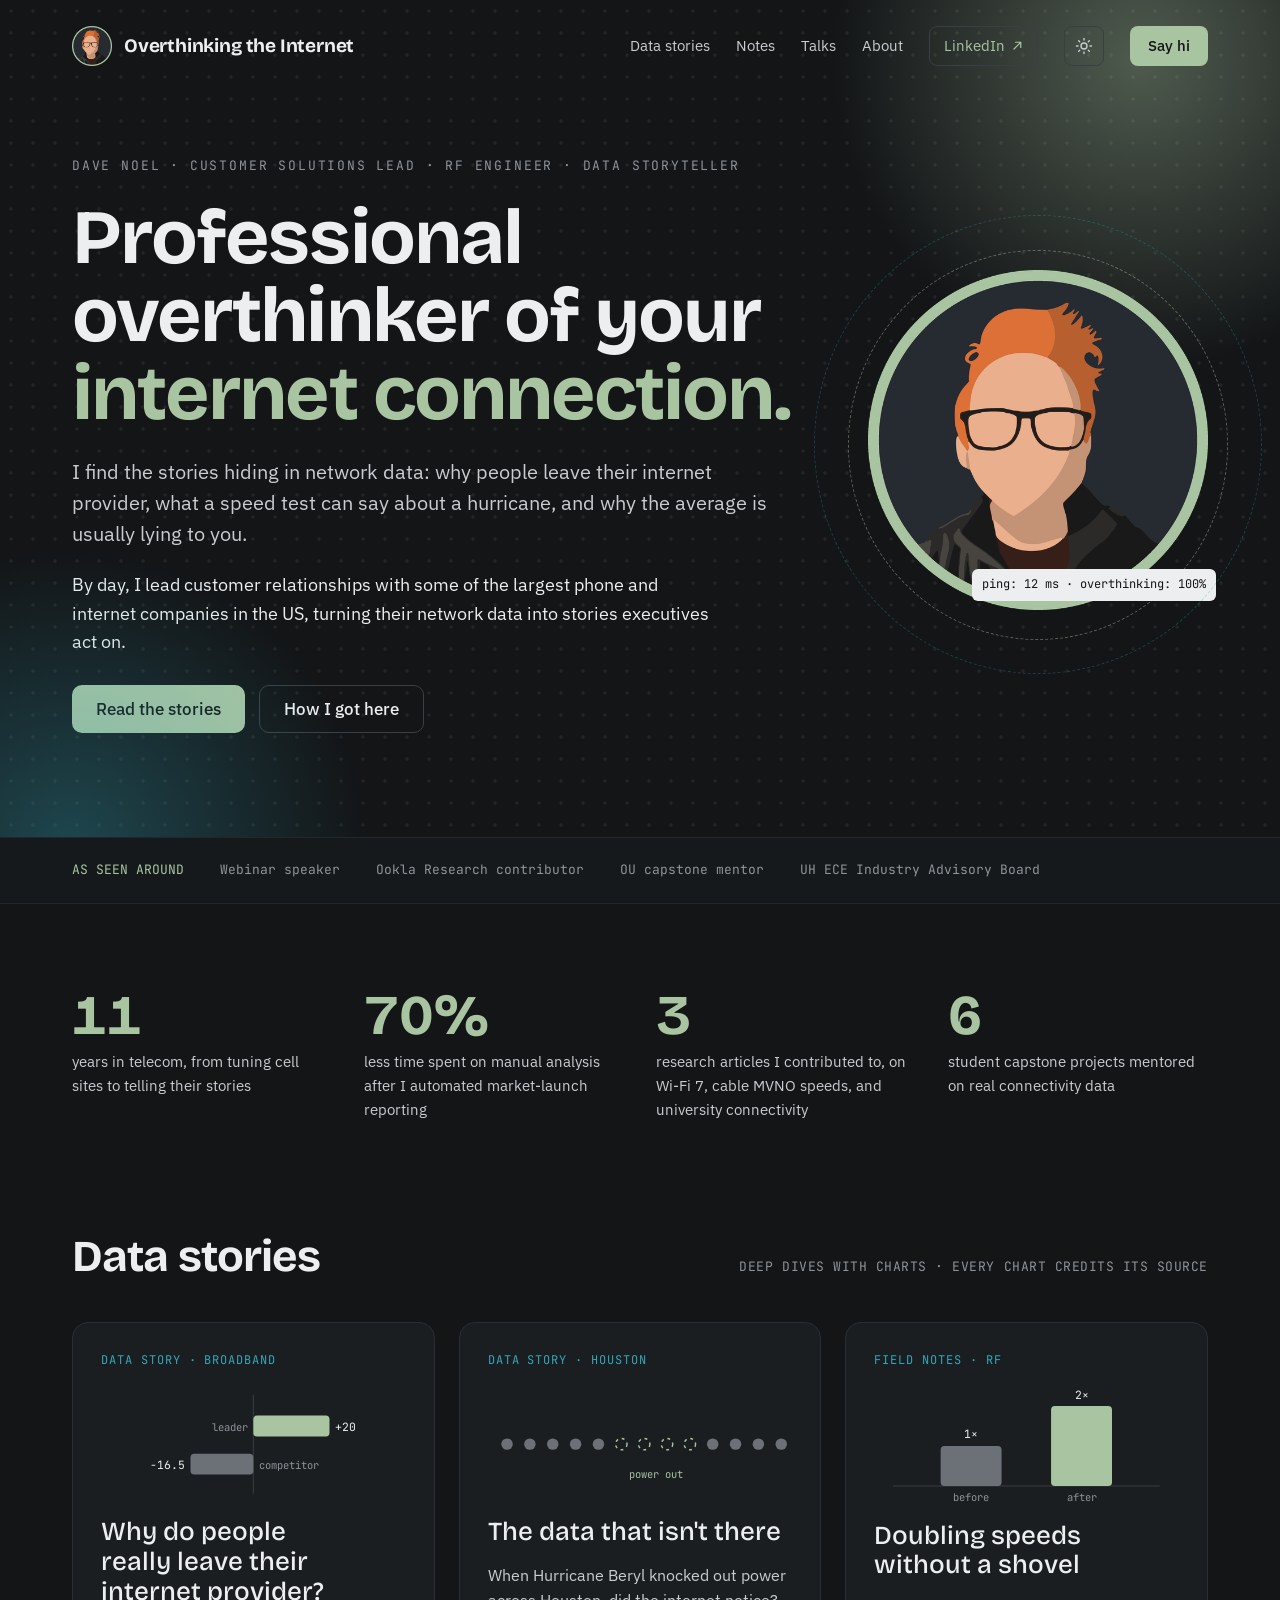
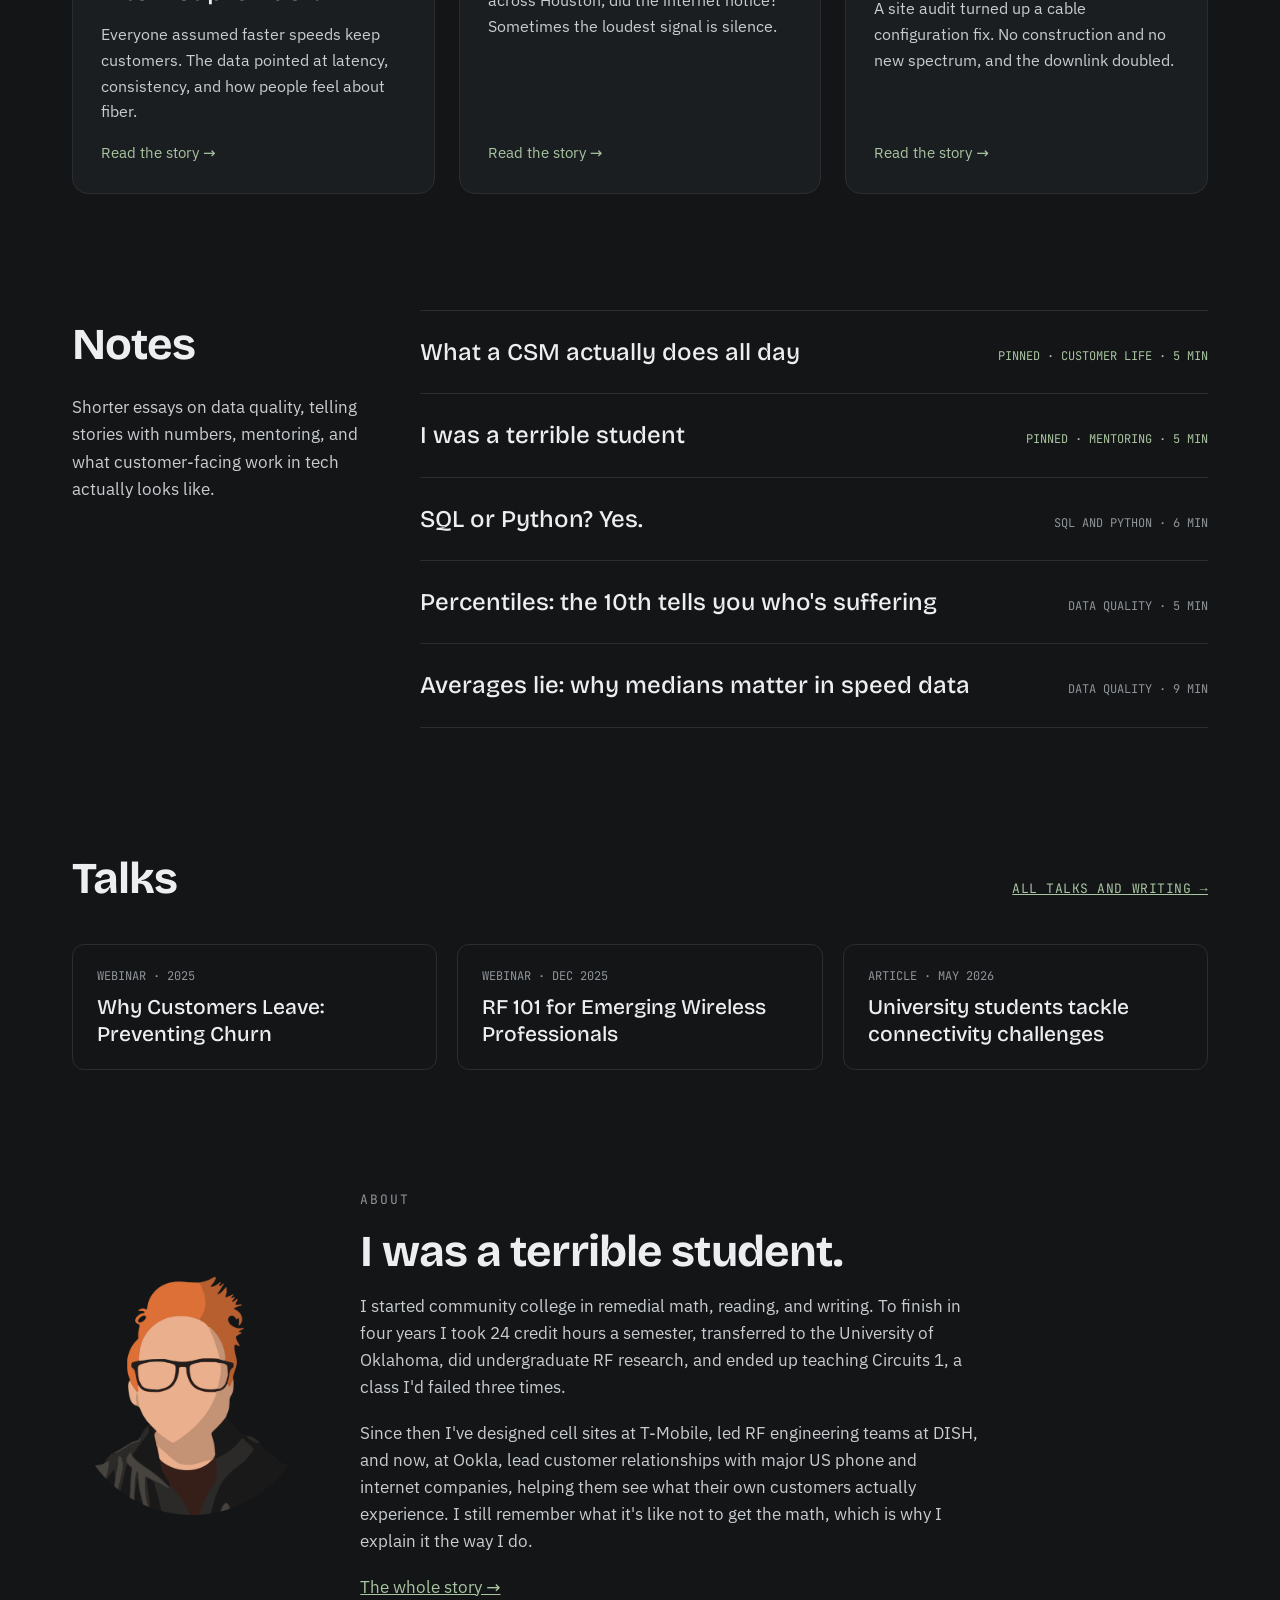
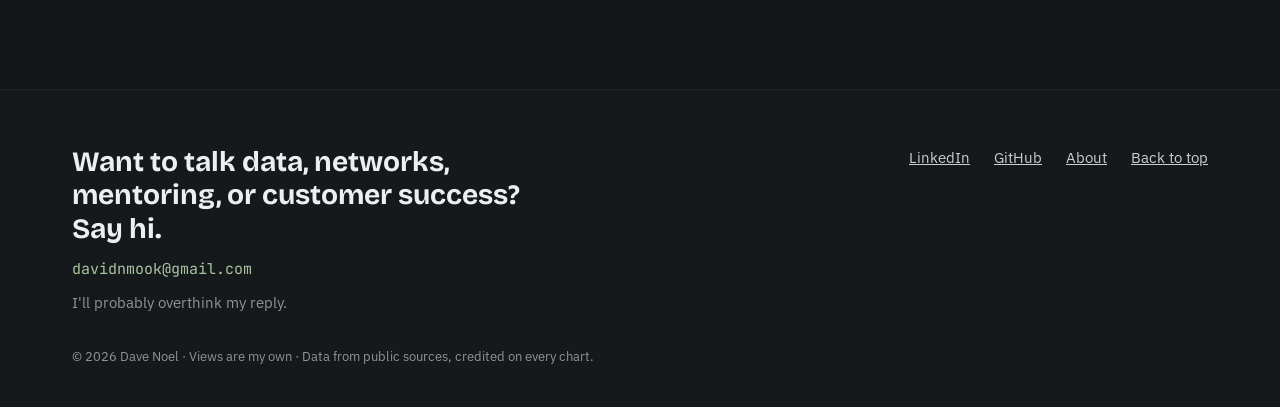
==== commit 8a208f6a: "Add sample size note (unlisted), fix averages-lie read time" ====
--- a/index.html
+++ b/index.html
@@ -21,7 +21,7 @@
 <link rel="apple-touch-icon" href="apple-touch-icon.png">
 <link rel="preload" href="assets/fonts/bricolage-grotesque-latin-700-normal.woff2" as="font" type="font/woff2" crossorigin>
 <script>try{if(localStorage.getItem('theme')==='light')document.documentElement.setAttribute('data-theme','light')}catch(e){}</script>
-<link rel="stylesheet" href="assets/css/site.css?v=20261014w">
+<link rel="stylesheet" href="assets/css/site.css?v=20261015c">
 <!-- PostHog: product analytics, web analytics, session replay, experiments -->
 <script async src="https://us-assets.i.posthog.com/static/array.js" onload="window.posthog&&posthog.init('phc_wPRDMiWxnPrd356Rk4mPPCwphxNJaoqS666aZrGCzYdj',{api_host:'https://us.i.posthog.com',person_profiles:'identified_only'})"></script>
 </head>
@@ -144,7 +144,7 @@
 <li class="pinned"><a class="title" href="notes/i-was-a-terrible-student.html">I was a terrible student</a><span class="meta">Pinned · Mentoring · 5 min</span></li>
 <li><a class="title" href="notes/sql-or-python.html">SQL or Python? Yes.</a><span class="meta">SQL and Python · 6 min</span></li>
 <li><a class="title" href="notes/percentiles.html">Percentiles: the 10th tells you who's suffering</a><span class="meta">Data quality · 5 min</span></li>
-<li><a class="title" href="notes/averages-lie.html">Averages lie: why medians matter in speed data</a><span class="meta">Data quality · 4 min</span></li>
+<li><a class="title" href="notes/averages-lie.html">Averages lie: why medians matter in speed data</a><span class="meta">Data quality · 9 min</span></li>
 </ul>
 </div>
 </section>
--- a/assets/css/site.css
+++ b/assets/css/site.css
@@ -368,3 +368,7 @@
 .st-play .st-bar rect { animation: st-grow .7s cubic-bezier(.2,.8,.2,1) calc(.3s + var(--i) * var(--step, .35s)) forwards; }
 .st-play .st-val { animation: pct-fade .4s ease-out calc(.8s + var(--i) * var(--step, .35s)) forwards; }
 @keyframes st-grow { from { transform: scaleY(0); } to { transform: scaleY(1); } }
+
+/* Notes and stories: one centered reading column, so the extra width splits evenly left and right */
+.reading .article-head, .reading .prose, .reading .follow, .reading .next { max-width: 760px; margin-inline: auto; }
+.reading .follow { margin-bottom: 56px; }
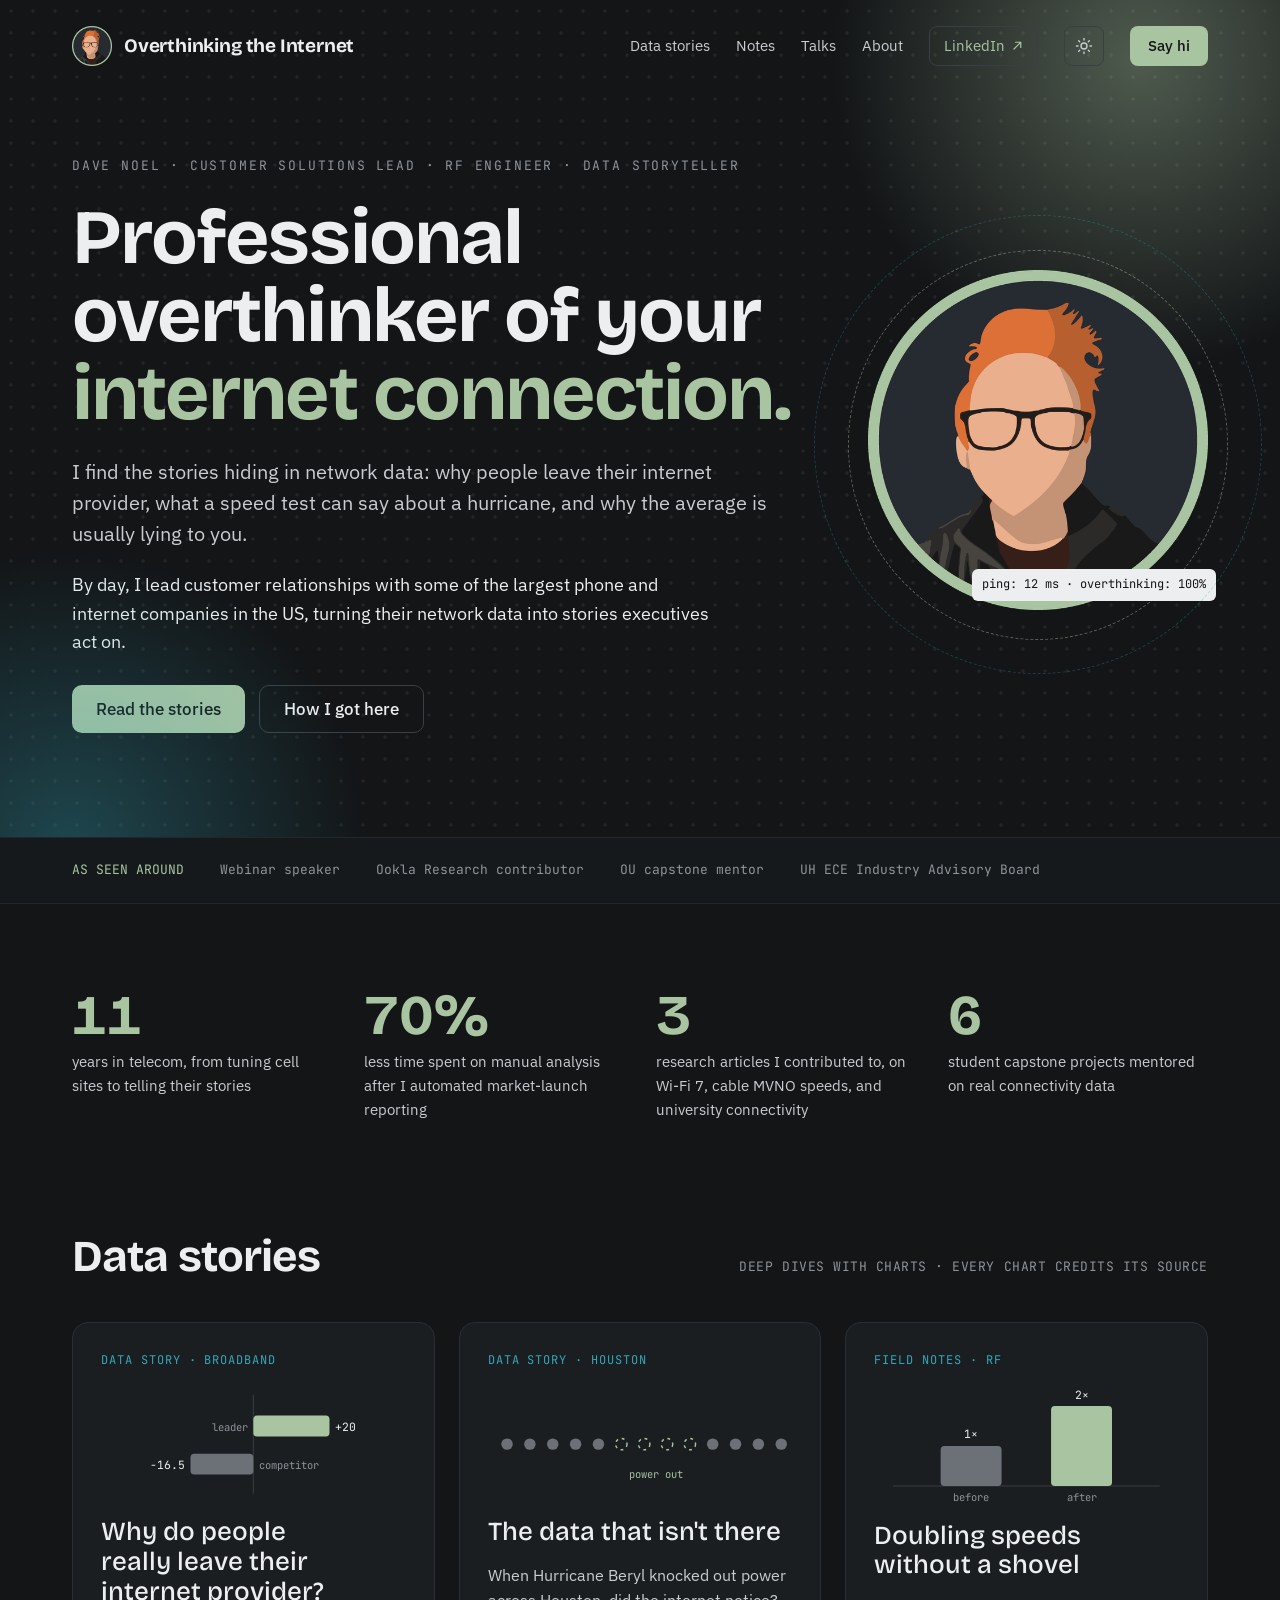
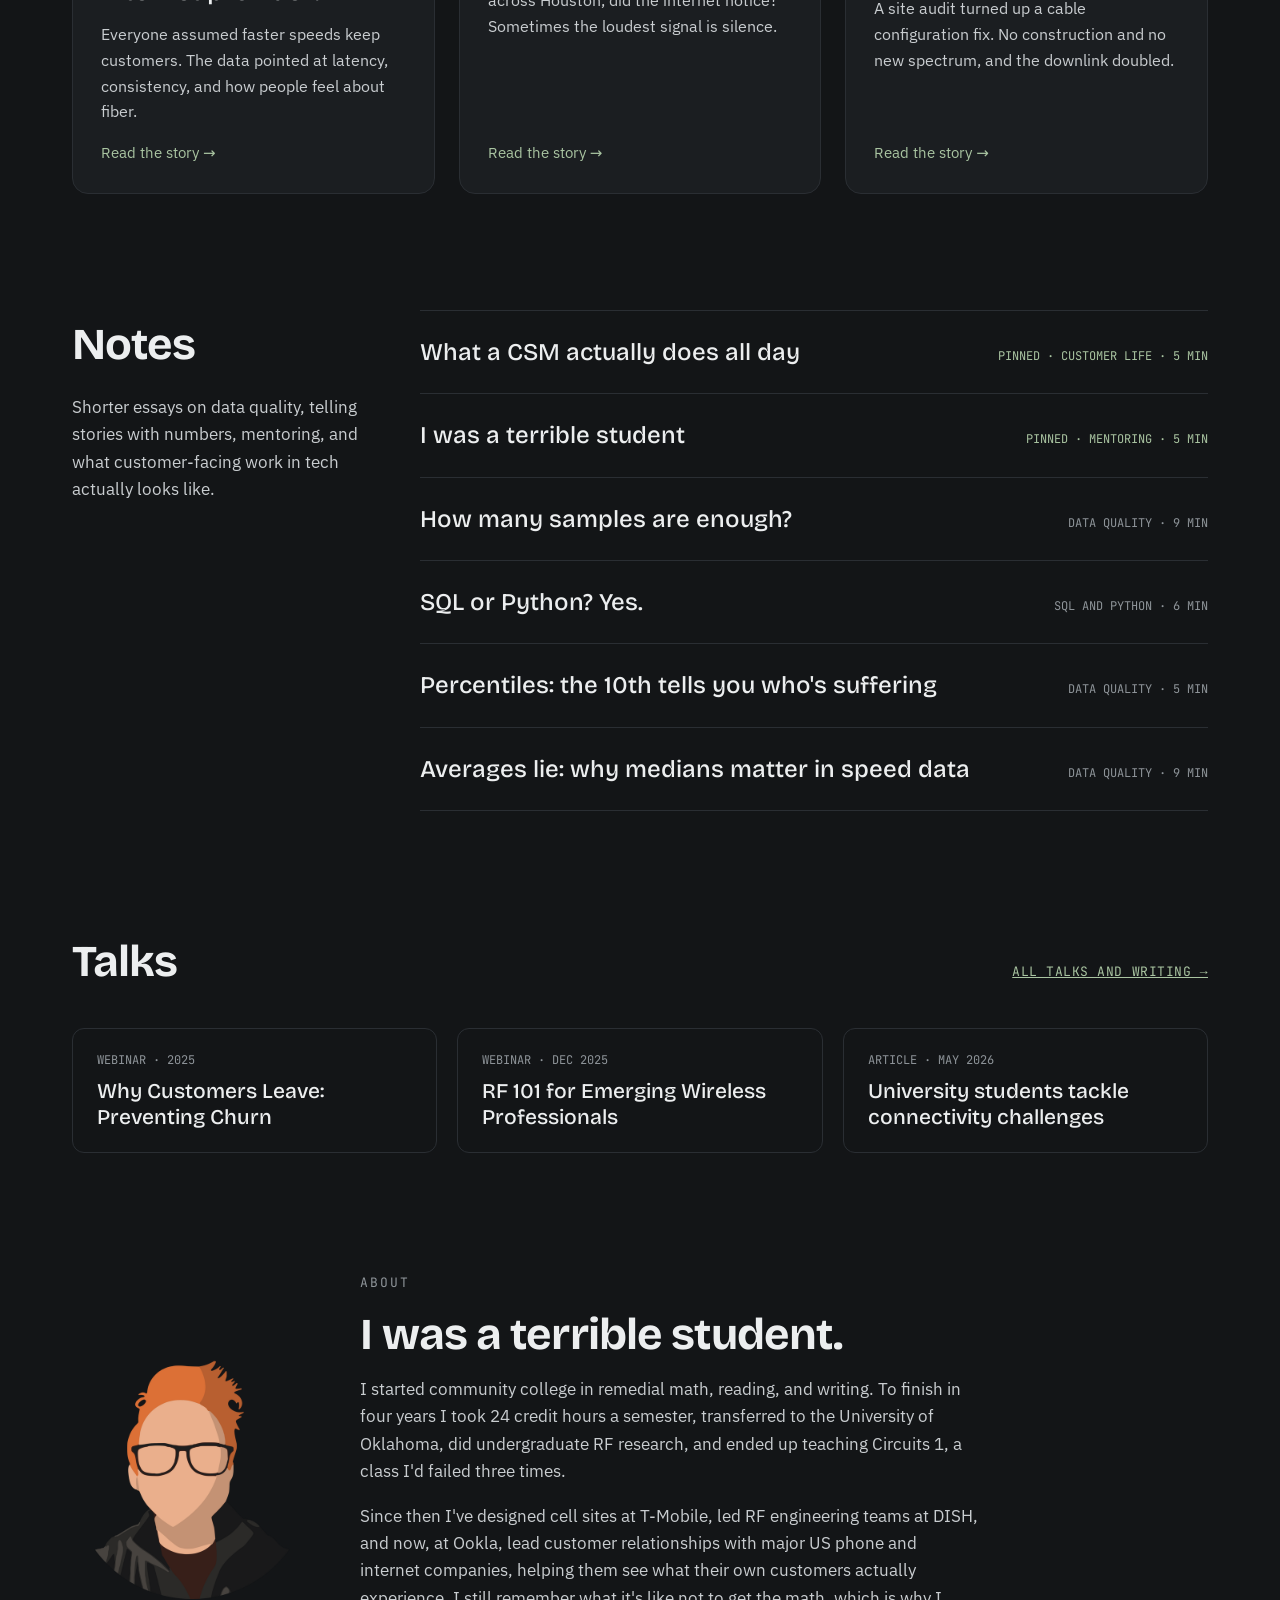
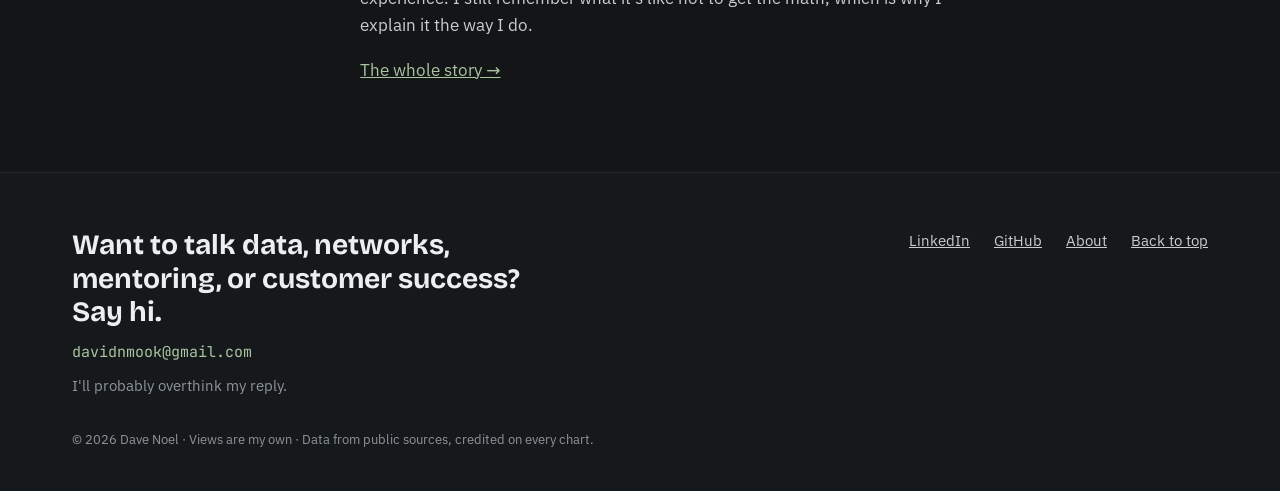
==== commit a32decb3: "List sample size note on homepage and sitemap" ====
--- a/index.html
+++ b/index.html
@@ -142,6 +142,7 @@
 <!-- Pinned: keep these two notes first. Add new notes right below them, newest first. -->
 <li class="pinned"><a class="title" href="notes/what-a-csm-does.html">What a CSM actually does all day</a><span class="meta">Pinned · Customer life · 5 min</span></li>
 <li class="pinned"><a class="title" href="notes/i-was-a-terrible-student.html">I was a terrible student</a><span class="meta">Pinned · Mentoring · 5 min</span></li>
+<li><a class="title" href="notes/how-many-samples.html">How many samples are enough?</a><span class="meta">Data quality · 9 min</span></li>
 <li><a class="title" href="notes/sql-or-python.html">SQL or Python? Yes.</a><span class="meta">SQL and Python · 6 min</span></li>
 <li><a class="title" href="notes/percentiles.html">Percentiles: the 10th tells you who's suffering</a><span class="meta">Data quality · 5 min</span></li>
 <li><a class="title" href="notes/averages-lie.html">Averages lie: why medians matter in speed data</a><span class="meta">Data quality · 9 min</span></li>
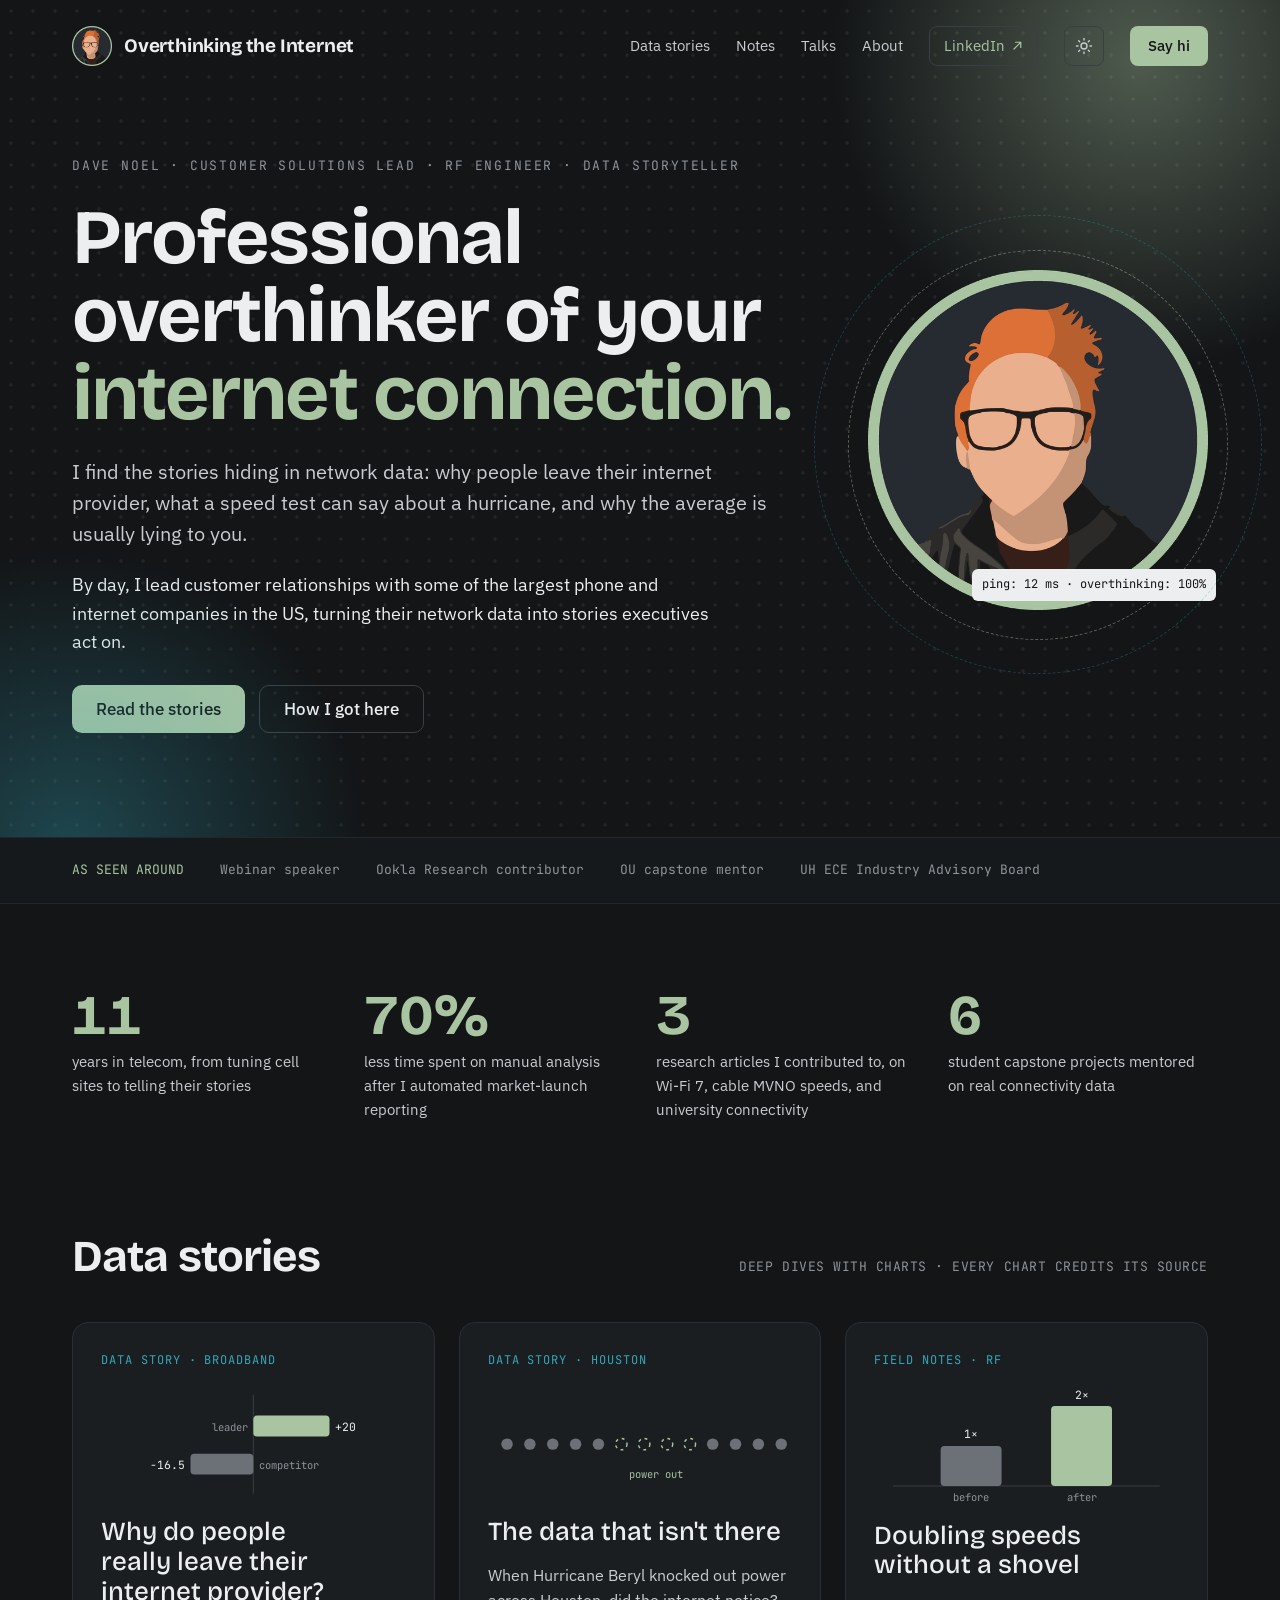
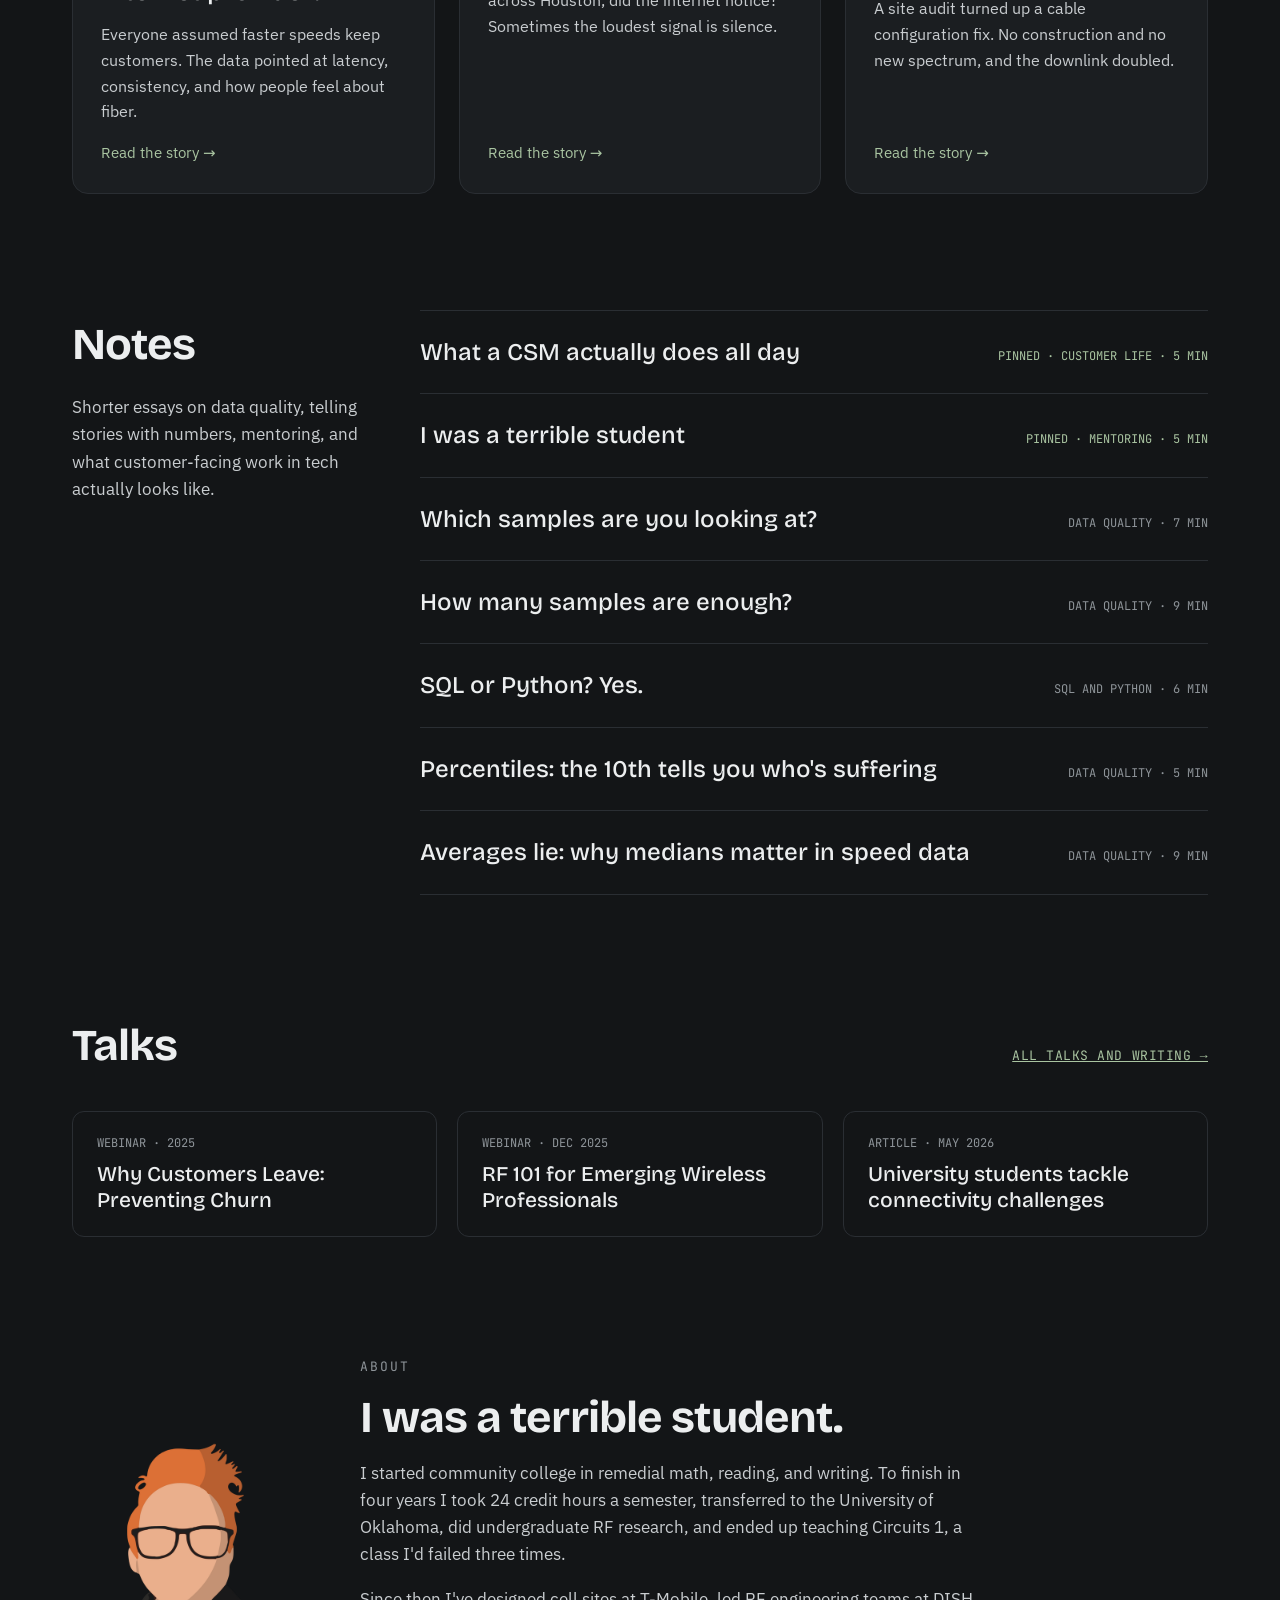
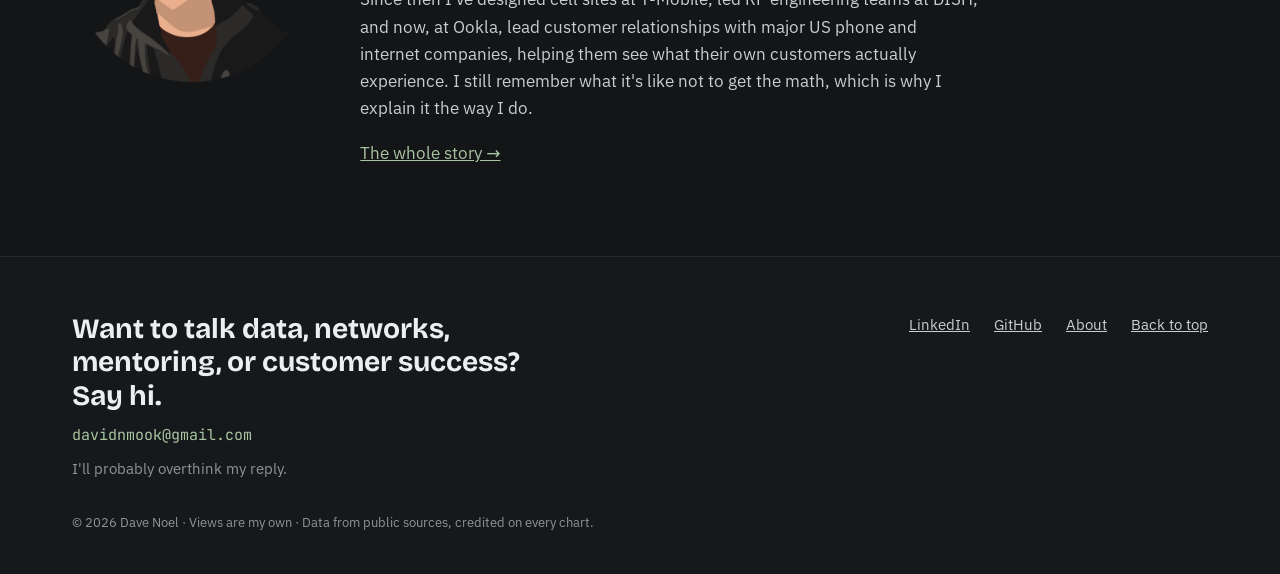
==== commit 6339189b: "List sampling note on homepage and sitemap" ====
--- a/index.html
+++ b/index.html
@@ -21,7 +21,7 @@
 <link rel="apple-touch-icon" href="apple-touch-icon.png">
 <link rel="preload" href="assets/fonts/bricolage-grotesque-latin-700-normal.woff2" as="font" type="font/woff2" crossorigin>
 <script>try{if(localStorage.getItem('theme')==='light')document.documentElement.setAttribute('data-theme','light')}catch(e){}</script>
-<link rel="stylesheet" href="assets/css/site.css?v=20261015c">
+<link rel="stylesheet" href="assets/css/site.css?v=20261018a">
 <!-- PostHog: product analytics, web analytics, session replay, experiments -->
 <script async src="https://us-assets.i.posthog.com/static/array.js" onload="window.posthog&&posthog.init('phc_wPRDMiWxnPrd356Rk4mPPCwphxNJaoqS666aZrGCzYdj',{api_host:'https://us.i.posthog.com',person_profiles:'identified_only'})"></script>
 </head>
@@ -142,6 +142,7 @@
 <!-- Pinned: keep these two notes first. Add new notes right below them, newest first. -->
 <li class="pinned"><a class="title" href="notes/what-a-csm-does.html">What a CSM actually does all day</a><span class="meta">Pinned · Customer life · 5 min</span></li>
 <li class="pinned"><a class="title" href="notes/i-was-a-terrible-student.html">I was a terrible student</a><span class="meta">Pinned · Mentoring · 5 min</span></li>
+<li><a class="title" href="notes/which-samples.html">Which samples are you looking at?</a><span class="meta">Data quality · 7 min</span></li>
 <li><a class="title" href="notes/how-many-samples.html">How many samples are enough?</a><span class="meta">Data quality · 9 min</span></li>
 <li><a class="title" href="notes/sql-or-python.html">SQL or Python? Yes.</a><span class="meta">SQL and Python · 6 min</span></li>
 <li><a class="title" href="notes/percentiles.html">Percentiles: the 10th tells you who's suffering</a><span class="meta">Data quality · 5 min</span></li>
--- a/assets/css/site.css
+++ b/assets/css/site.css
@@ -372,3 +372,18 @@
 /* Notes and stories: one centered reading column, so the extra width splits evenly left and right */
 .reading .article-head, .reading .prose, .reading .follow, .reading .next { max-width: 760px; margin-inline: auto; }
 .reading .follow { margin-bottom: 56px; }
+
+/* Phones: charts swap to a narrow layout drawn for small screens (.m-only); the wide one (.d-only) shows above 600px */
+.chart .m-only { display: none; }
+@media (max-width: 600px) {
+  .chart .d-only { display: none; }
+  .chart .m-only { display: block; min-width: 0; }
+  .nav { gap: 10px; padding-block: 18px; }
+  .nav-links { gap: 2px 18px; }
+  .nav-links > a:not(.btn):not(.nav-social) { display: inline-flex; align-items: center; min-height: 44px; }
+  .nav-links .nav-social, .nav-links .btn, .theme-toggle { min-height: 44px; }
+  .theme-toggle { width: 44px; }
+  .figure { padding: 16px 14px; }
+  .ss-seg button, .ss-btn, .sv-seg button, .sv-btn { min-height: 44px; }
+  .section-head p a { display: inline-flex; align-items: center; min-height: 44px; }
+}
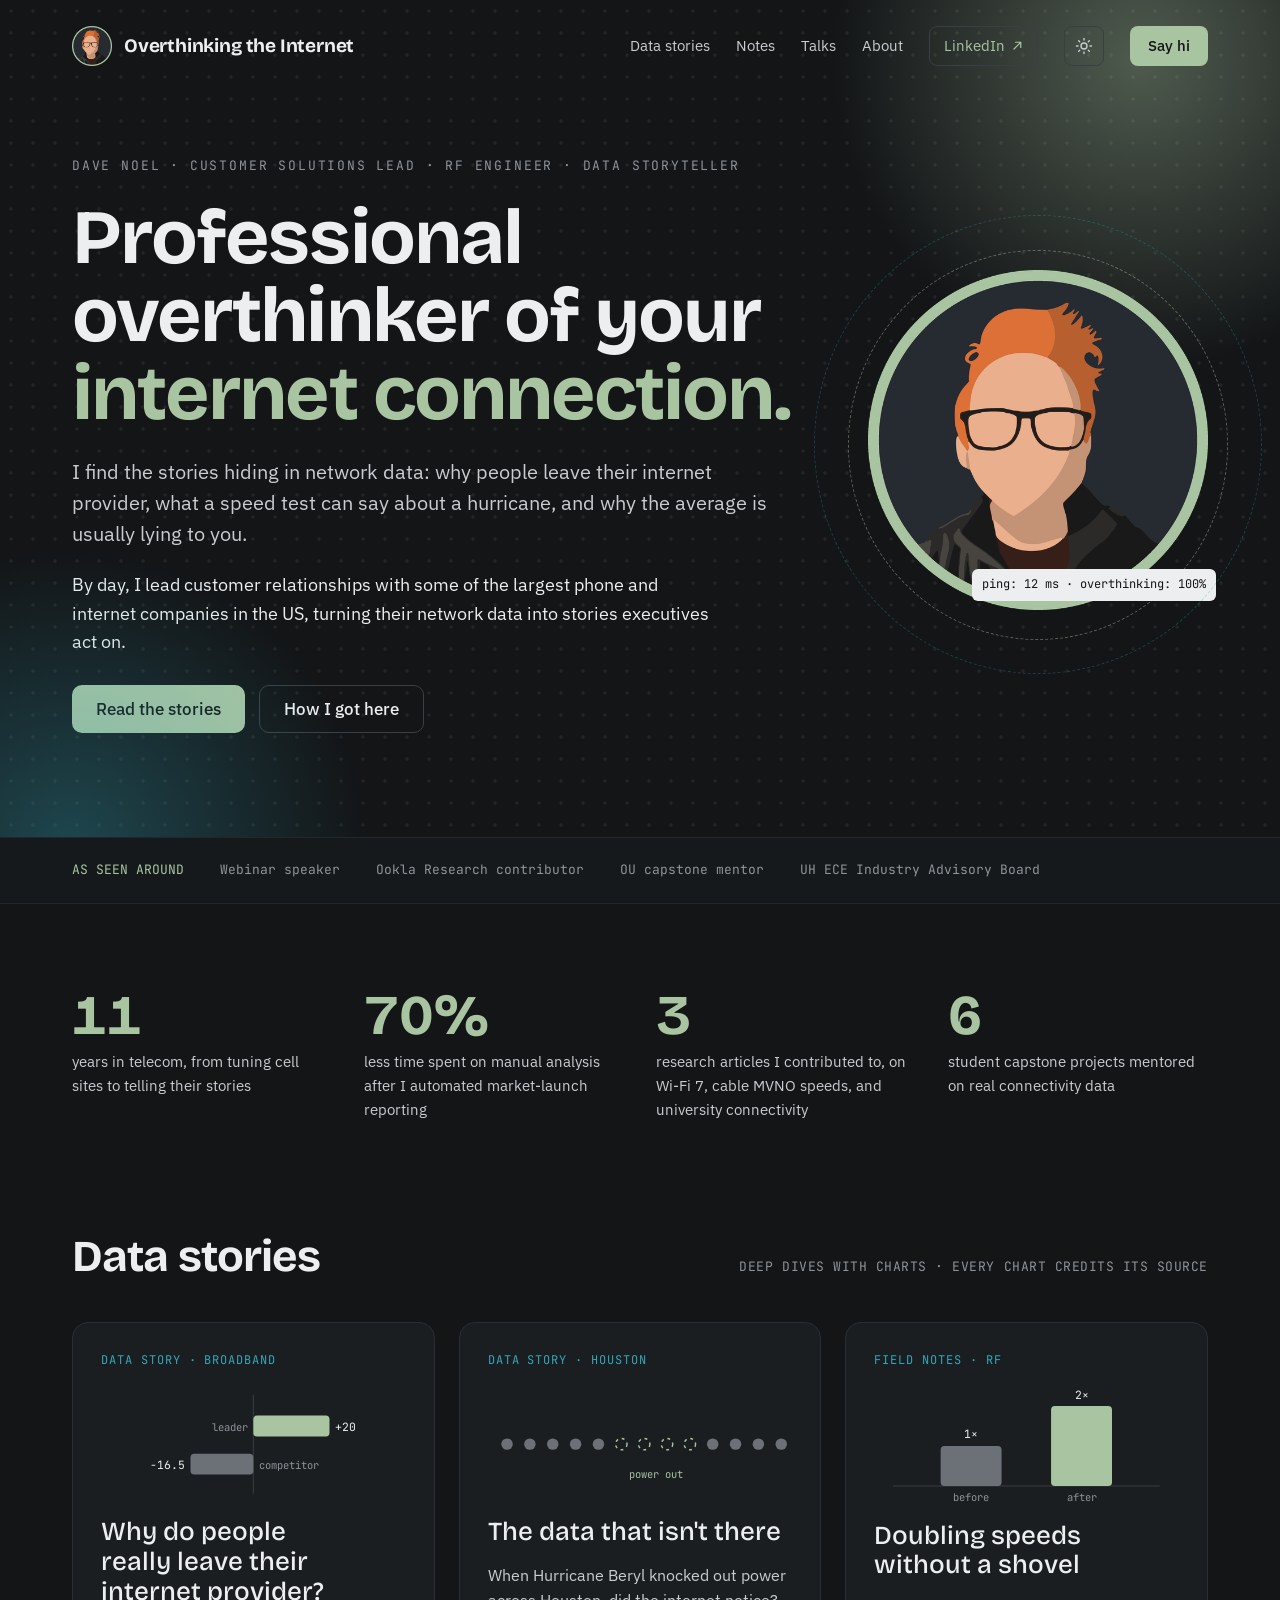
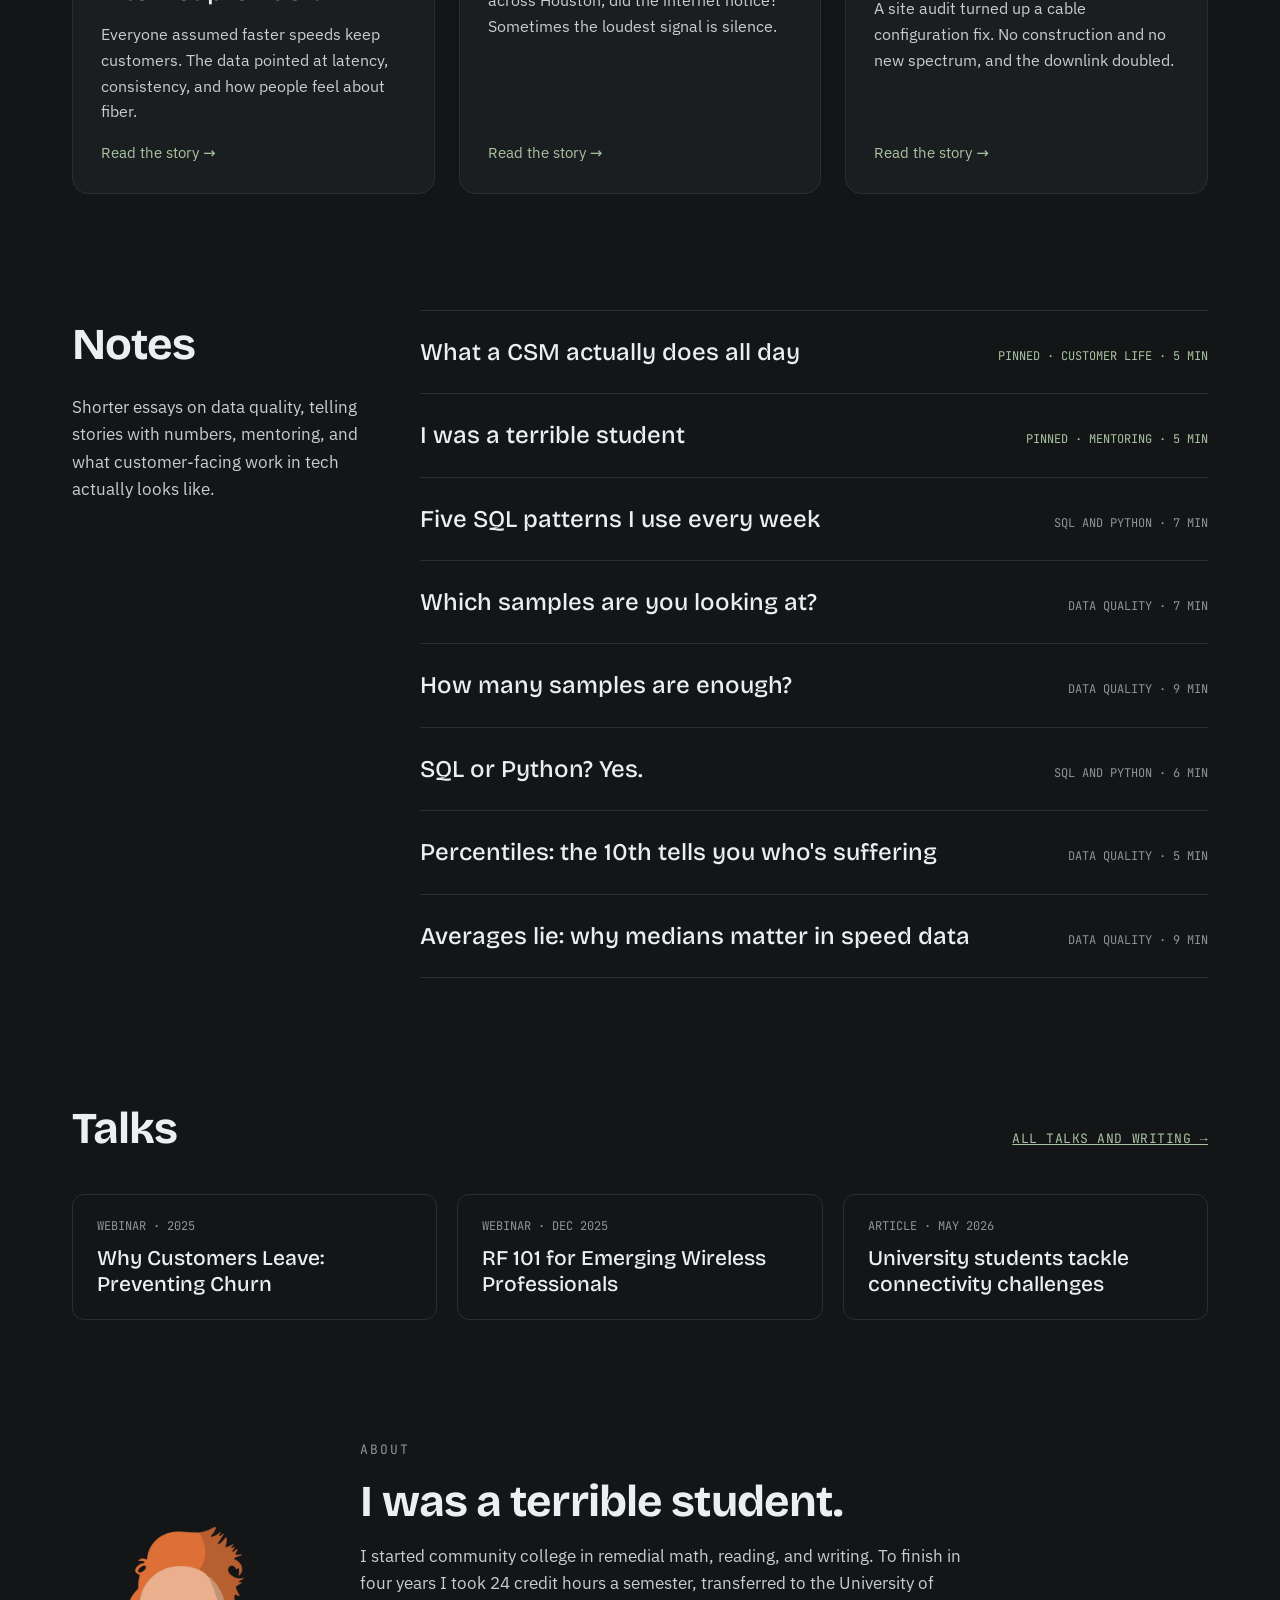
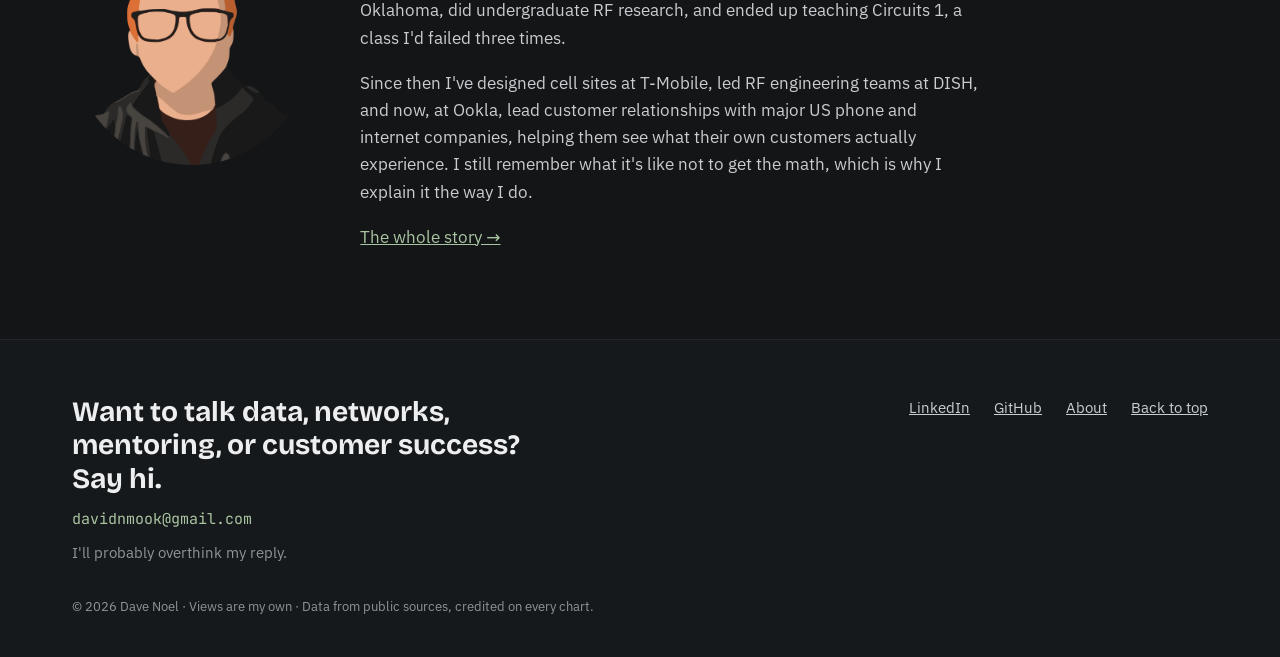
==== commit 77f5b2a0: "List SQL patterns note" ====
--- a/index.html
+++ b/index.html
@@ -142,6 +142,7 @@
 <!-- Pinned: keep these two notes first. Add new notes right below them, newest first. -->
 <li class="pinned"><a class="title" href="notes/what-a-csm-does.html">What a CSM actually does all day</a><span class="meta">Pinned · Customer life · 5 min</span></li>
 <li class="pinned"><a class="title" href="notes/i-was-a-terrible-student.html">I was a terrible student</a><span class="meta">Pinned · Mentoring · 5 min</span></li>
+<li><a class="title" href="notes/five-sql-patterns.html">Five SQL patterns I use every week</a><span class="meta">SQL and Python · 7 min</span></li>
 <li><a class="title" href="notes/which-samples.html">Which samples are you looking at?</a><span class="meta">Data quality · 7 min</span></li>
 <li><a class="title" href="notes/how-many-samples.html">How many samples are enough?</a><span class="meta">Data quality · 9 min</span></li>
 <li><a class="title" href="notes/sql-or-python.html">SQL or Python? Yes.</a><span class="meta">SQL and Python · 6 min</span></li>
